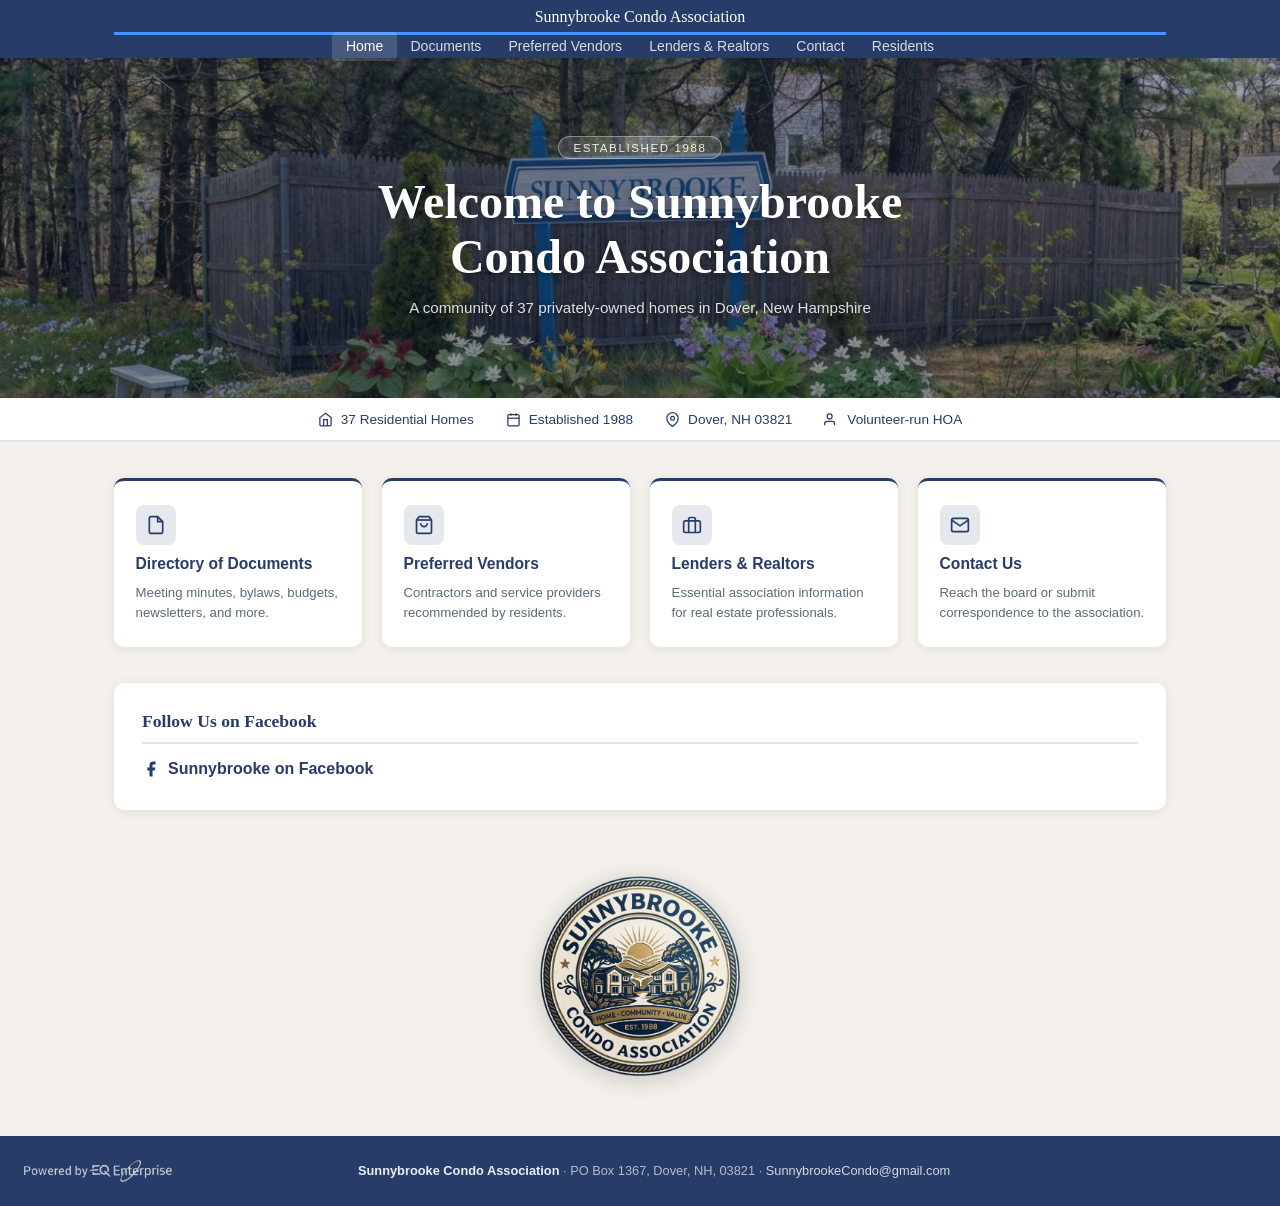
==== index.html @ fec14ebc "Add files via upload" ====
<!DOCTYPE html>
<html lang="en">
<head>
<meta charset="UTF-8"/>
<meta name="viewport" content="width=device-width,initial-scale=1.0"/>
<title>Sunnybrooke Condo Association - Sunnybrooke Condo Association</title>
<link rel="stylesheet" href="style.css"/>
<link rel="manifest" href="manifest.json"/>
<link rel="icon" href="icon-192.png" type="image/png"/>
<link rel="apple-touch-icon" href="apple-touch-icon.png"/>
<meta name="mobile-web-app-capable" content="yes"/>
<meta name="apple-mobile-web-app-capable" content="yes"/>
<meta name="apple-mobile-web-app-status-bar-style" content="black-translucent"/>
<meta name="apple-mobile-web-app-title" content="Sunnybrooke Condo Association"/>
<!-- engine: hoa -->
<!-- WIZARD-DATA:{"version":1,"file":"index.html","data":{"assocName":"Sunnybrooke Condo Association","assocShort":"SCA","address":"PO Box 1367","city":"Dover","state":"NH","zip":"03821","year":"1988","units":"37","mgmt":"","dues":"$150.00","duesDate":"1st of each month","arrears":"Currently, no properties are in arrears.","legal":"Currently, there are no pending legal matters between a property owner and the Association.","streets":["Sunnybrooke Drive","Morgan Way"],"residents":{"Sunnybrooke Drive":[{"address":"1 Sunnybrooke Drive","note":"","residents":[{"name":"Bob Mahan","phone":"603-953-4337","email":"","type":"Owner"},{"name":"Sandra Mahan","phone":"603-828-8631","email":"slmahan1@comcast.net","type":"Owner"}]},{"address":"2 Sunnybrooke Drive","note":"","residents":[{"name":"Dana Mitchell","phone":"603-817-9773","email":"d.mitchell@dover.nh.gov","type":"Tenant"},{"name":"Chantal McLaughlin","phone":"603-842-2760","email":"chantal_mclaughlin@hotmail.com","type":"Tenant"}]},{"address":"3 Sunnybrooke Drive","note":"","residents":[{"name":"Craig Chamberlain","phone":"603-496-3415","email":"craigchamberlain_1000@gmail.com","type":"Owner"}]},{"address":"5 Sunnybrooke Drive","note":"","residents":[{"name":"Linda Rock","phone":"603-343-1360","email":"coutoumas@yahoo.com","type":"Owner"}]},{"address":"7 Sunnybrooke Drive","note":"","residents":[{"name":"Mary Golomb","phone":"603-343-2012","email":"mary.golomb@comcast.net","type":"Owner"}]},{"address":"9 Sunnybrooke Drive","note":"Mail only — 9 Sunnybrooke Dr, Dover NH","residents":[{"name":"Robert Molloy","phone":"603-285-1515","email":"","type":"Owner"},{"name":"Stacy R Gray","phone":"603-436-4700","email":"Stacy@rockycoast.com","type":"Owner"},{"name":"Felicia Legare","phone":"978-476-1755","email":"Felicia@rockycoast.com","type":"Tenant"}]},{"address":"11 Sunnybrooke Drive","note":"","residents":[{"name":"Frank DeBois","phone":"603-742-5467","email":"nhmemere6@aol.com","type":"Owner"},{"name":"Lolly DeBois","phone":"","email":"","type":"Owner"}]},{"address":"12 Sunnybrooke Drive","note":"Owner: Venkat Onkaram — 12 Lee Rd, Madbury NH","residents":[{"name":"Venkat Onkaram","phone":"603-501-9775","email":"onkaram@gmail.com","type":"Owner"},{"name":"Jennifer Sawyer","phone":"802-282-2227","email":"sonny.santo33@gmail.com","type":"Tenant"},{"name":"Josh Sawyer","phone":"603-630-8636","email":"sulfersunshine@hotmail.com","type":"Tenant"}]},{"address":"13 Sunnybrooke Drive","note":"","residents":[{"name":"Jeff Lee","phone":"603-502-5069","email":"yanklees2@aol.com","type":"Owner","boardRole":""}]},{"address":"14 Sunnybrooke Drive","note":"","residents":[{"name":"Elizabeth McLaughlin","phone":"603-767-4083","email":"earlin2@comcast.net","type":"Owner","boardRole":"Treasurer"}]},{"address":"15 Sunnybrooke Drive","note":"","residents":[{"name":"Belinda Wolff","phone":"603-740-0399","email":"belindacat@comcast.net","type":"Owner"},{"name":"Dan Fishbein","phone":"","email":"","type":"Owner"}]},{"address":"16 Sunnybrooke Drive","note":"","residents":[{"name":"Ron Lavoie","phone":"603-866-0362","email":"rrlavoie@comcast.net","type":"Owner","boardRole":"Member at Large"},{"name":"Terri Lavoie","phone":"","email":"lavoiet@comcast.net","type":"Owner"}]},{"address":"17 Sunnybrooke Drive","note":"","residents":[{"name":"Carrie Maerder","phone":"603-991-9405","email":"cmaerder@yahoo.com","type":"Owner"}]},{"address":"18 Sunnybrooke Drive","note":"","residents":[{"name":"Lauri Thompson","phone":"603-617-6597","email":"laurit1818@yahoo.com","type":"Owner"},{"name":"Kevin Thompson","phone":"","email":"tstzlt@breezeline.net","type":"Owner"}]},{"address":"19 Sunnybrooke Drive","note":"","residents":[{"name":"Jennifer Michaud","phone":"603-767-8156","email":"jennmich@comcast.net","type":"Owner","boardRole":""}]},{"address":"20 Sunnybrooke Drive","note":"","residents":[{"name":"Fred Levasseur","phone":"978-578-8663","email":"Sunnybrookepresident25@gmail.com","type":"Owner","boardRole":"President"}]},{"address":"21 Sunnybrooke Drive","note":"","residents":[{"name":"Dave Paolini","phone":"603-742-2121","email":"dave@centralfallsrealty.com","type":"Owner"}]},{"address":"22 Sunnybrooke Drive","note":"Mail only — 22 Sunnybrooke Dr, Dover NH","residents":[{"name":"Theodore Parent","phone":"","email":"","type":"Owner"}]},{"address":"23 Sunnybrooke Drive","note":"","residents":[{"name":"Leslie Buckson","phone":"","email":"leslie.buckson@yahoo.com","type":"Owner"}]},{"address":"24 Sunnybrooke Drive","note":"","residents":[{"name":"Jum Lyndes","phone":"603-842-9141","email":"jum@ServproDerryLondonderry.com","type":"Owner"}]}],"Morgan Way":[{"address":"1 Morgan Way","note":"Owner not on premises — 5 Pearl St, Dover NH","residents":[{"name":"Dan & Polly Webber","phone":"603-740-4303","email":"","type":"Owner"},{"name":"Danielle Webber","phone":"603-970-0017","email":"daniellec.webber@yahoo.com","type":"Tenant"}]},{"address":"2 Morgan Way","note":"","residents":[{"name":"Charles & Gloria Todaro","phone":"603-740-4361","email":"charlestodaro@comcast.net","type":"Owner"}]},{"address":"3 Morgan Way","note":"Owner: Paula Forbes — 603-742-2121","residents":[{"name":"Sarah Cloutier-Venable","phone":"603-312-8747","email":"sarahvenable87@gmail.com","type":"Tenant"}]},{"address":"4 Morgan Way","note":"","residents":[{"name":"Tom Polychronis","phone":"603-988-1387","email":"tpcarvertom2@gmail.com","type":"Owner"}]},{"address":"5 Morgan Way","note":"Owner: Paula Forbes — 603-742-2121","residents":[{"name":"Kenneth Hodge","phone":"603-733-7612","email":"knhod@fisherautoparts.com","type":"Tenant"},{"name":"Amanda Buschel","phone":"603-817-0458","email":"amc2087@yahoo.com","type":"Tenant"}]},{"address":"6 Morgan Way","note":"","residents":[{"name":"Hilery Joseph Oshaughnessy","phone":"603-389-8063","email":"","type":"Owner"},{"name":"Nancy Page","phone":"","email":"page301@comcast.net","type":"Owner"}]},{"address":"7 Morgan Way","note":"Owner: Paula Forbes — 603-742-2121","residents":[{"name":"Jojo Curro","phone":"603-930-0553","email":"jojocurro@gmail.com","type":"Tenant"},{"name":"Miles Kerrigan","phone":"781-697-6101","email":"fireball2973@gmail.com","type":"Tenant"}]},{"address":"8 Morgan Way","note":"","residents":[{"name":"Susan Richardson","phone":"603-988-5496","email":"sjrichardson1@comcast.net","type":"Owner"}]},{"address":"9 Morgan Way","note":"","residents":[{"name":"Janna Stevens","phone":"603-868-1555","email":"teufelchen1955@gmail.com","type":"Owner"}]},{"address":"10 Morgan Way","note":"","residents":[{"name":"Timothy Allen","phone":"603-312-2217","email":"timpallen@me.com","type":"Owner"},{"name":"Kelly Allen","phone":"207-604-2530","email":"sunnybrookecondo@gmail.com","type":"Owner","boardRole":"Secretary"}]},{"address":"11 Morgan Way","note":"","residents":[{"name":"Mary Corkery","phone":"603-969-7362","email":"Mcorky2@yahoo.com","type":"Owner"}]},{"address":"12 Morgan Way","note":"","residents":[{"name":"Cindy & Arthur Linscott","phone":"781-224-4243","email":"cklinscott@outlook.com","type":"Owner"}]},{"address":"13 Morgan Way","note":"","residents":[{"name":"Midhat & Cvija Kovacevic","phone":"603-740-6401","email":"kovacevic.mido@gmail.com","type":"Owner"}]},{"address":"14 Morgan Way","note":"","residents":[{"name":"Bruce Knowles","phone":"603-285-8937","email":"BgkNH2000@yahoo.com","type":"Owner"}]},{"address":"15 Morgan Way","note":"Owner mailing: 50 Back River Rd, Dover NH","residents":[{"name":"Frank & Tammy Crossman","phone":"603-749-2197","email":"fcrossman@comcast.net","type":"Owner"}]},{"address":"16 Morgan Way","note":"","residents":[{"name":"Bill & Fran Whipple","phone":"603-866-XXXX","email":"wwhipple77@yahoo.com","type":"Owner"}]},{"address":"20 Morgan Way","note":"","residents":[{"name":"Brian Richard","phone":"978-707-5030","email":"alfredsecurecam@gmail.com","type":"Owner"},{"name":"Michelle Glines","phone":"603-285-8702","email":"czthdayz@gmail.com","type":"Tenant"}]}]},"atLarge":[],"docs":[{"name":"Annual Meeting – June 2025","url":"https://files.secure.website/wscfus/10212165/33047210/june-3-2025-annual-meeting-3.pdf","desc":"Annual Meetings"},{"name":"Annual Budget Meeting – June 2024","url":"https://files.secure.website/wscfus/10212165/32481767/annual-budget-meeting-60424.docx","desc":"Annual Meetings"},{"name":"Annual Meeting – June 2022","url":"https://files.secure.website/wscfus/10212165/30338914/annual-meeting-minutes-61422.docx","desc":"Annual Meetings"},{"name":"Annual Meeting – June 2021","url":"https://files.secure.website/wscfus/10212165/29039415/annual-meeting-minutes-june-2021.docx","desc":"Annual Meetings"},{"name":"Annual Meeting – June 2020","url":"https://files.secure.website/wscfus/10212165/29380994/annual-meeting-minutes-6152020.docx","desc":"Annual Meetings"},{"name":"Annual Meeting – May 2018","url":"https://files.secure.website/wscfus/10212165/29039445/annual-meeting-minutes-may-2018.pdf","desc":"Annual Meetings"},{"name":"Annual Meeting – June 2017","url":"https://files.secure.website/wscfus/10212165/29039408/annual-meeting-minutes-june-2017.pdf","desc":"Annual Meetings"},{"name":"Annual Meeting – June 2016","url":"https://files.secure.website/wscfus/10212165/29039407/annual-meeting-minutes-june-2016.docx","desc":"Annual Meetings"},{"name":"Annual Meeting – July 2015","url":"https://files.secure.website/wscfus/10212165/4253366/annual-meeting-minutes-july-2015.doc","desc":"Annual Meetings"},{"name":"Annual Meeting – June 2014","url":"https://files.secure.website/wscfus/10212165/4253368/annual-meeting-minutes-june-2014.doc","desc":"Annual Meetings"},{"name":"Annual Meeting – June 2013","url":"https://files.secure.website/wscfus/10212165/4253367/annual-meeting-minutes-june-2013.doc","desc":"Annual Meetings"},{"name":"October 28, 2025","url":"https://files.secure.website/wscfus/10212165/33296722/10-28-2025-sbca-meeting-notes.docx","desc":"Quarterly Meetings"},{"name":"March 3, 2025","url":"https://files.secure.website/wscfus/10212165/32916869/march-3-2025-sbca.docx","desc":"Quarterly Meetings"},{"name":"December 3, 2024","url":"https://files.secure.website/wscfus/10212165/32764145/sunnybrooke-meeting-december-3-2024.docx","desc":"Quarterly Meetings"},{"name":"September 3, 2024","url":"https://files.secure.website/wscfus/10212165/32779748/sunnybrooke-condo-notes-sept-3-2024.docx","desc":"Quarterly Meetings"},{"name":"March 5, 2024","url":"https://files.secure.website/wscfus/10212165/32339855/quarterly-meeting-030524.docx","desc":"Quarterly Meetings"},{"name":"December 5, 2023","url":"https://files.secure.website/wscfus/10212165/32171857/quarterly-meeting-1252023.docx","desc":"Quarterly Meetings"},{"name":"September 26, 2023","url":"https://files.secure.website/wscfus/10212165/31961546/quarterly-meeting-notes-92623.docx","desc":"Quarterly Meetings"},{"name":"March 21, 2023","url":"https://files.secure.website/wscfus/10212165/31380860/quarterly-meeting-3212023.docx","desc":"Quarterly Meetings"},{"name":"December 6, 2022","url":"https://files.secure.website/wscfus/10212165/30978830/quarterly-meeting-notes-with-breezeline-ballot-12822.docx","desc":"Quarterly Meetings"},{"name":"September 6, 2022","url":"https://files.secure.website/wscfus/10212165/30654259/quarterly-meeting-minutes-9622.docx","desc":"Quarterly Meetings"},{"name":"May 3, 2022","url":"https://files.secure.website/wscfus/10212165/30207647/quarterly-meeting-notes-5322.docx","desc":"Quarterly Meetings"},{"name":"February 8, 2022","url":"https://files.secure.website/wscfus/10212165/29847148/quarterly-meeting-notes-2822.docx","desc":"Quarterly Meetings"},{"name":"November 11, 2021","url":"https://files.secure.website/wscfus/10212165/30879276/quarterly-meeting-11221.docx","desc":"Quarterly Meetings"},{"name":"August 9, 2021","url":"https://files.secure.website/wscfus/10212165/29081069/quarterly-meeting-notes-august-2021.docx","desc":"Quarterly Meetings"},{"name":"May 3, 2021","url":"https://files.secure.website/wscfus/10212165/29852256/quarterly-meeting-532021.docx","desc":"Quarterly Meetings"},{"name":"February 18, 2020","url":"https://files.secure.website/wscfus/10212165/29852252/quarterly-meeting-2182020.docx","desc":"Quarterly Meetings"},{"name":"November 4, 2019","url":"https://files.secure.website/wscfus/10212165/29039792/open-meeting-minutes-1142019.pdf","desc":"Quarterly Meetings"},{"name":"Adopted Budget – FY 2024","url":"https://files.secure.website/wscfus/10212165/32482371/adopted-budget-fy-2024.pdf","desc":"Approved Budgets"},{"name":"Adopted Budget – FY 2023","url":"https://files.secure.website/wscfus/10212165/30294474/fy23-board-adopted-budget.pdf","desc":"Approved Budgets"},{"name":"Approved Budget – FY 2022","url":"https://files.secure.website/wscfus/10212165/30302164/fy22-approved-budget.pdf","desc":"Approved Budgets"},{"name":"Adopted Budget – FY 2021","url":"https://files.secure.website/wscfus/10212165/29039478/adopted-budget-fy-2021.pdf","desc":"Approved Budgets"},{"name":"Adopted Budget – FY 2020","url":"https://files.secure.website/wscfus/10212165/29039477/adopted-budget-fy-2020.pdf","desc":"Approved Budgets"},{"name":"Adopted Budget – FY 2019","url":"https://files.secure.website/wscfus/10212165/29039476/adopted-budget-fy-2019.pdf","desc":"Approved Budgets"},{"name":"Adopted Budget – FY 2018","url":"https://files.secure.website/wscfus/10212165/29039474/adopted-budget-fy-2018.xls","desc":"Approved Budgets"},{"name":"Adopted Budget – FY 2017","url":"https://files.secure.website/wscfus/10212165/29039475/adopted-budget-fy-2017.xls","desc":"Approved Budgets"},{"name":"Newsletter – Fall 2022","url":"https://files.secure.website/wscfus/10212165/30766208/newsletter-fall-2022.docx","desc":"Seasonal Newsletters"},{"name":"Newsletter – Summer 2022","url":"https://files.secure.website/wscfus/10212165/30611224/newsletter-summer-2022.docx","desc":"Seasonal Newsletters"},{"name":"Newsletter – Spring 2022","url":"https://files.secure.website/wscfus/10212165/30094353/newsletter-spring-2022.docx","desc":"Seasonal Newsletters"},{"name":"Newsletter – Summer 2021","url":"https://files.secure.website/wscfus/10212165/29380996/newsletter-summer-2021.docx","desc":"Seasonal Newsletters"},{"name":"Newsletter – Spring 2019","url":"https://files.secure.website/wscfus/10212165/29039281/newsletter-spring-2019.pdf","desc":"Seasonal Newsletters"},{"name":"Newsletter – Summer 2018","url":"https://files.secure.website/wscfus/10212165/8156776/news-letter-summer-2018.pdf","desc":"Seasonal Newsletters"},{"name":"Newsletter – Spring 2018","url":"https://files.secure.website/wscfus/10212165/8156774/news-letter-spring-2018.docx","desc":"Seasonal Newsletters"},{"name":"Newsletter – Fall 2017","url":"https://files.secure.website/wscfus/10212165/29039314/news-letter-fall-2017.docx","desc":"Seasonal Newsletters"},{"name":"May 28, 2025","url":"https://files.secure.website/wscfus/10212165/33040039/board-of-directors-meeting-may-28-2025.pdf","desc":"Board of Directors Meetings"},{"name":"June 2022","url":"https://files.secure.website/wscfus/10212165/30293633/board-meeting-minutes-6222.docx","desc":"Board of Directors Meetings"},{"name":"May 2021","url":"https://files.secure.website/wscfus/10212165/30011011/board-meeting-minutes-5321.docx","desc":"Board of Directors Meetings"},{"name":"February 2021","url":"https://files.secure.website/wscfus/10212165/30011020/board-meeting-minutes-21-21.docx","desc":"Board of Directors Meetings"},{"name":"June 29, 2020","url":"https://files.secure.website/wscfus/10212165/29039776/board-meeting-minutes-6292020.docx","desc":"Board of Directors Meetings"},{"name":"May 18, 2020","url":"https://files.secure.website/wscfus/10212165/29039784/board-meeting-minutes-5182020.docx","desc":"Board of Directors Meetings"},{"name":"November 19, 2020","url":"https://files.secure.website/wscfus/10212165/29039779/board-meeting-minutes-1192020.docx","desc":"Board of Directors Meetings"},{"name":"July 22, 2019","url":"https://files.secure.website/wscfus/10212165/29039786/board-meeting-minutes-7222019.docx","desc":"Board of Directors Meetings"},{"name":"June 17, 2019","url":"https://files.secure.website/wscfus/10212165/29039772/board-meeting-minutes-6172019.docx","desc":"Board of Directors Meetings"},{"name":"May 13, 2019","url":"https://files.secure.website/wscfus/10212165/29039785/board-meeting-minutes-5132019.docx","desc":"Board of Directors Meetings"},{"name":"February 25, 2019","url":"https://files.secure.website/wscfus/10212165/29039782/board-meeting-minutes-2252019.docx","desc":"Board of Directors Meetings"},{"name":"September 5, 2018","url":"https://files.secure.website/wscfus/10212165/29039771/board-meeting-minutes-952018.docx","desc":"Board of Directors Meetings"},{"name":"May 22, 2018","url":"https://files.secure.website/wscfus/10212165/29039781/board-meeting-minutes-5222018.docx","desc":"Board of Directors Meetings"},{"name":"7 Morgan Way Fence & Property Line Agreement – Aug 2023","url":"https://files.secure.website/wscfus/10212165/31961550/7-morgan-way-fence-property-line-agreement.pdf","desc":"Historic Documents"},{"name":"Declaration of Condominium – Amended Oct 2017","url":"https://files.secure.website/wscfus/10212165/29039865/declaration-of-condominium-amended-2017.pdf","desc":"Historic Documents"},{"name":"By Laws – Amended Oct 2017","url":"https://files.secure.website/wscfus/10212165/29039866/by-laws-amdended-2017.pdf","desc":"Historic Documents"},{"name":"Sunnybrooke Condominium Description","url":"https://files.secure.website/wscfus/10212165/29039863/sunnybrooke-condominium-description.pdf","desc":"Historic Documents"},{"name":"Declaration of Condominium – 1988","url":"https://files.secure.website/wscfus/10212165/29039869/declaration-of-condominium-9231988.pdf","desc":"Historic Documents"},{"name":"By Laws – 1988","url":"https://files.secure.website/wscfus/10212165/29039868/by-laws-4291988.pdf","desc":"Historic Documents"},{"name":"Warranty Deed – 1994","url":"https://files.secure.website/wscfus/10212165/29039864/warranty-deed-10141994.pdf","desc":"Historic Documents"},{"name":"New Owner Application / Association Application for Purchase","url":"https://files.secure.website/wscfus/10212165/30609542/association-application-for-purchase.doc","desc":"Miscellaneous"},{"name":"Tenant Emergency Contact Form","url":"https://files.secure.website/wscfus/10212165/29985385/emergency-contact-info.doc","desc":"Miscellaneous"},{"name":"Adopted Budget – FY 2026","url":"https://files.secure.website/wscfus/10212165/32482371/adopted-budget-fy-2026.pdf","desc":"Approved Budgets"}],"vendors":[{"name":"GC/AAA Fence","category":"Fencing","phone":"603-742-0833","website":"https://www.gcaaafences.com","email":"Sales@gcaaafences.com","address":"294 Durham Road, Dover, NH 03820"},{"name":"Clearview Sunroom","category":"Sunrooms","phone":"603-750-7577","website":"https://clearviewsunroom.com/","address":"Clearview Sunroom","email":"clearviewsunroom@gmail.com"},{"name":"The Rain Man","category":"Gutters","phone":"603-459-6267","website":"https://www.facebook.com/rainman.gutters.7","address":"1181 Hopper Rd, Acton, ME 04001"},{"name":"Wheeler Stumps","category":"Tree/Stump","phone":"603-978-5946","website":"https://www.facebook.com/WheelerStumpGrinding/","address":"6 Dominicus Ct, Rochester, NH 03867","email":"wheelerstumpgrinding@gmail.com"},{"name":"Bloomin' Blinds","category":"Window Treatments","phone":"603-952-3096","website":"https://www.bloominblinds.com/","address":"26 Dovetail Ln Dover, NH, 03820","email":"info@bloomblindsnova.com"},{"name":"Martel Plumbing & Heating","category":"Plumbing","phone":"603-742-4141","website":"https://martelph.com/","address":"59 Old Rochester Rd, Dover, NH 03820","email":"laci@martelph.com"},{"name":"Landtech Landscaping","category":"Landscaping","phone":"603-396-0752","website":"landtechnh.com","address":"63c Broadway, Dover, NH 03820","email":"Contact@landtechnh.com"},{"name":"Peplers Lawncare & Landscaping","category":"Landscaping","phone":"603-834-0050","website":"https://www.facebook.com/groups/barringtonnh/posts/4137102623171432/","address":"6 Landing Way  Dover, NH 03820"},{"name":"Generator Connection","category":"Generators","phone":"603-664-4004","website":"https://generatorconnection.com/","address":"1057 Calef Hwy, Barrington, NH 03825","email":"brian@generatorconnection.com"},{"name":"Phil Davis","category":"Tree Service","phone":"603-762-3800","website":"https://m.facebook.com/philstreeserviceseacoast/","address":"24 Mitchell Road Lee, NH 03861","email":"philstreeserviceseacoast @gmail.com"},{"name":"Smith Renovations (Paul Smith)","category":"General Contractor","phone":"603-781-4647","website":""},{"name":"Hart Plumbing","category":"Plumbing","phone":"603-431-8688","website":"https://www.hartplumbingandheating.com/","address":"165 Industrial Pk Rd, Dover, NH 03820","email":"plumber@hartplumbingandheating.com"},{"name":"Clean Slate Carpet Care","category":"Premium Floor/Carpet Cleaning","phone":"603-969-8451","website":"https://www.thecleanslate.net","address":"1 Timber Ln, Amesbury, MA 01913","email":"thecleanslatecarpet@gmail.com"}],"lenders":[],"pres":{"name":"","phone":"","email":""},"vp":{"name":"","phone":"","email":""},"sec":{"name":"","phone":"","email":""},"tres":{"name":"","phone":"","email":""},"facebook":"https://www.facebook.com/groups/1813354662963180/","contactEmail":"SunnybrookeCondo@gmail.com","contactPhone":"207-604-2530","formspree":"mykolgvd","footerBrandText":"","footerBrandUrl":"https://www.facebook.com/profile.php?id=61590887171758","footerBrandLogo":"brandlogo.png","footerBrandLogoHeight":"22","heroFile":"hero.png","heroPos":"center center","heroHeadline":"Welcome to Sunnybrooke\nCondo Association","heroSub":"A community of 37 privately-owned homes in Dover, New Hampshire","sealFile":"seal.png","sealSize":"","demoMode":false,"demoName":"","demoEmail":"","demoPhone":"","demoOfferUrl":"","demoContactUrl":"","demoMsg":"","resHash":"dcf2363a0ff9ca541c2a77015618c3c4bacbf4e955a3cac2b89037fe3bab4e6f","tempHash":"","tempExpiry":0,"theme":"gradient","gradBase":"#273c68","gradAccent":"#4791ff","gradDir":"135deg","gradSplit":"71","tweaks":{"heroOpacity":0.7,"overlayTop":0.15,"overlayBottom":0.25,"heroHeight":340,"cardRadius":10},"showStripe":true,"showGroupEmail":true,"showGroupText":false,"showFacebookRes":true,"pdfFilename":"resident-directory.pdf","heroBadgeText":"Established 1988","gradCSS":"linear-gradient(135deg, #273c68 71%, #4791ff 100%)"}} --></head>
<body>


<script>
  function toggleMenu(){var nl=document.getElementById("nav-links");if(nl)nl.classList.toggle("open");}
  var deferredInstallPrompt=null;
  window.addEventListener("beforeinstallprompt",function(e){e.preventDefault();deferredInstallPrompt=e;});
  function installApp(){
    var isIOS=/iphone|ipad|ipod/i.test(navigator.userAgent);
    if(isIOS){
      alert("To install: tap the Share icon, then \"Add to Home Screen\".");
      return;
    }
    if(deferredInstallPrompt){
      deferredInstallPrompt.prompt();
      deferredInstallPrompt.userChoice.then(function(){deferredInstallPrompt=null;});
    } else {
      alert("To install: open your browser menu and choose \"Install app\" or \"Add to Home Screen\".");
    }
  }
</script>
<nav>
  <div class="nav-inner">
    <div class="nav-brand-row">
      <a class="nav-brand" href="index.html">Sunnybrooke Condo Association</a>
      <button class="hamburger" onclick="toggleMenu()" aria-label="Menu"><span></span><span></span><span></span></button>
    </div>
    <ul class="nav-links" id="nav-links">
      <li class="nav-install-item"><a href="#" onclick="installApp();return false;">Install The SCA App!</a></li>
      <li><a href="index.html" class="active">Home</a></li>
      <li><a href="documents.html">Documents</a></li>
      <li><a href="vendors.html">Preferred Vendors</a></li>
      <li><a href="lenders.html">Lenders &amp; Realtors</a></li>
      <li><a href="contact.html">Contact</a></li>
      <li><a href="residents.html">Residents</a></li>
    </ul>
  </div>
</nav>
<main>
<section class="hero">
  <img src="hero.png" class="hero-img" alt="Sunnybrooke Condo Association">
  <div class="hero-overlay">
    <div class="hero-badge">Established 1988</div>
    <h1>Welcome to Sunnybrooke<br>Condo Association</h1>
    <p class="hero-sub">A community of 37 privately-owned homes in Dover, New Hampshire</p>
  </div>
</section>
<div class="info-strip"><div class="info-strip-inner">
      <div class="info-item"><svg width="15" height="15" fill="none" stroke="currentColor" stroke-width="2" viewBox="0 0 24 24"><path d="M3 9l9-7 9 7v11a2 2 0 0 1-2 2H5a2 2 0 0 1-2-2z"/><polyline points="9 22 9 12 15 12 15 22"/></svg>37 Residential Homes</div>
      <div class="info-item"><svg width="15" height="15" fill="none" stroke="currentColor" stroke-width="2" viewBox="0 0 24 24"><rect x="3" y="4" width="18" height="18" rx="2"/><line x1="16" y1="2" x2="16" y2="6"/><line x1="8" y1="2" x2="8" y2="6"/><line x1="3" y1="10" x2="21" y2="10"/></svg>Established 1988</div>
      <div class="info-item"><svg width="15" height="15" fill="none" stroke="currentColor" stroke-width="2" viewBox="0 0 24 24"><path d="M21 10c0 7-9 13-9 13s-9-6-9-13a9 9 0 0 1 18 0z"/><circle cx="12" cy="10" r="3"/></svg>Dover, NH 03821</div>
      <div class="info-item"><svg width="15" height="15" fill="none" stroke="currentColor" stroke-width="2" viewBox="0 0 24 24"><path d="M17 21v-2a4 4 0 0 0-4-4H5a4 4 0 0 0-4 4v2"/><circle cx="9" cy="7" r="4"/></svg>Volunteer-run HOA</div>
    </div></div>
<div class="container"><div class="quick-links">
        <a href="documents.html" class="quick-link">
          <div class="quick-link-icon"><svg width="20" height="20" fill="none" stroke="currentColor" stroke-width="2" viewBox="0 0 24 24"><path d="M14 2H6a2 2 0 0 0-2 2v16a2 2 0 0 0 2 2h12a2 2 0 0 0 2-2V8z"/><polyline points="14 2 14 8 20 8"/></svg></div>
          <h3>Directory of Documents</h3>
          <p>Meeting minutes, bylaws, budgets, newsletters, and more.</p>
        </a>
        <a href="vendors.html" class="quick-link">
          <div class="quick-link-icon"><svg width="20" height="20" fill="none" stroke="currentColor" stroke-width="2" viewBox="0 0 24 24"><path d="M6 2L3 6v14a2 2 0 0 0 2 2h14a2 2 0 0 0 2-2V6l-3-4z"/><line x1="3" y1="6" x2="21" y2="6"/><path d="M16 10a4 4 0 0 1-8 0"/></svg></div>
          <h3>Preferred Vendors</h3>
          <p>Contractors and service providers recommended by residents.</p>
        </a>
        <a href="lenders.html" class="quick-link">
          <div class="quick-link-icon"><svg width="20" height="20" fill="none" stroke="currentColor" stroke-width="2" viewBox="0 0 24 24"><rect x="2" y="7" width="20" height="14" rx="2"/><path d="M16 21V5a2 2 0 0 0-2-2h-4a2 2 0 0 0-2 2v16"/></svg></div>
          <h3>Lenders &amp; Realtors</h3>
          <p>Essential association information for real estate professionals.</p>
        </a>
        <a href="contact.html" class="quick-link">
          <div class="quick-link-icon"><svg width="20" height="20" fill="none" stroke="currentColor" stroke-width="2" viewBox="0 0 24 24"><path d="M4 4h16c1.1 0 2 .9 2 2v12c0 1.1-.9 2-2 2H4c-1.1 0-2-.9-2-2V6c0-1.1.9-2 2-2z"/><polyline points="22,6 12,13 2,6"/></svg></div>
          <h3>Contact Us</h3>
          <p>Reach the board or submit correspondence to the association.</p>
        </a>
      </div></div>
<div class="container" style="padding-top:0;"><div class="info-block"><h2>Follow Us on Facebook</h2><a href="https://www.facebook.com/groups/1813354662963180/" target="_blank" rel="noopener" style="display:inline-flex;align-items:center;gap:0.5rem;color:var(--primary);font-weight:600;text-decoration:none;"><svg width="18" height="18" fill="currentColor" viewBox="0 0 24 24"><path d="M18 2h-3a5 5 0 0 0-5 5v3H7v4h3v8h4v-8h3l1-4h-4V7a1 1 0 0 1 1-1h3z"/></svg>Sunnybrooke on Facebook</a></div></div>
<div id="seal-wrap" style="text-align:center;padding:0.5rem 1rem 3.5rem;"><img src="seal.png" alt="Sunnybrooke Condo Association Seal" style="width:200px;height:200px;object-fit:contain;filter:drop-shadow(0 4px 12px rgba(0,0,0,0.18));max-width:80vw;"></div><style>@media(max-width:600px){#seal-wrap{padding:1.5rem 1rem 2.5rem!important}}</style>
</main>
<footer>
  <div class="footer-inner">
    <div class="footer-brand-wrap"><span class="footer-brand"><a href="https://www.facebook.com/profile.php?id=61590887171758" target="_blank" rel="noopener" style="display:inline-block;line-height:0;"><img src="brandlogo.png" alt="logo" style="height:22px;width:auto;vertical-align:middle;opacity:0.75;"/></a></span></div>
    <p><strong>Sunnybrooke Condo Association</strong> &middot; PO Box 1367, Dover, NH, 03821 &middot; <a href="mailto:SunnybrookeCondo@gmail.com">SunnybrookeCondo@gmail.com</a></p>
    <div class="footer-brand-spacer"></div>
  </div>
</footer>
</body>
</html>
---- style.css ----
:root {
  --primary:      #273c68;
  --primary-mid:  #273c68;
  --primary-light:#e5e8ed;
  --forest:       #273c68;
  --forest-mid:   #273c68;
  --forest-light: #e5e8ed;
  --accent:       #4791ff;
  --stone:        #f4f1ec;
  --card-bg:      #ffffff;
  --text:         #1a1a1a;
  --text-muted:   #5a6b7a;
  --border:       #dde5e8;
  --shadow:       0 2px 12px rgba(0,0,0,0.08);
  --shadow-hover: 0 6px 24px rgba(0,0,0,0.14);
  --radius:       10px;
}
*,*::before,*::after{box-sizing:border-box;margin:0;padding:0}
html{scroll-behavior:smooth}
body{font-family:-apple-system,"Helvetica Neue",Arial,sans-serif;background:var(--stone);color:var(--text);min-height:100vh;display:flex;flex-direction:column}
nav{background:#273c68;position:sticky;top:0;z-index:100;box-shadow:0 2px 8px rgba(0,0,0,0.15)}
.nav-inner{max-width:1100px;margin:0 auto;padding:0 1.5rem}
.nav-brand-row{display:flex;align-items:center;justify-content:space-between;padding:0.5rem 0 0.4rem;border-bottom:3px solid var(--accent)}
body.no-stripe .nav-brand-row{border-bottom:none!important}
.nav-brand{font-family:Georgia,serif;font-size:1rem;color:#fff;text-decoration:none;text-align:center;flex:1}
.nav-links{display:flex;justify-content:center;gap:0;list-style:none;padding:0.15rem 0}
.nav-install-item{display:none}
.nav-links a{color:rgba(255,255,255,0.82);text-decoration:none;font-size:0.875rem;padding:0.4rem 0.85rem;border-radius:4px;transition:color 0.2s,background 0.2s}
.nav-links a.active{color:#fff;background:rgba(255,255,255,0.15)}
@media(hover:hover){.nav-links a:hover{color:#fff;background:rgba(255,255,255,0.15)}}
.hamburger{display:none;flex-direction:column;gap:5px;cursor:pointer;background:none;border:none;padding:11px;flex-shrink:0}
.hamburger span{display:block;width:24px;height:2px;background:#fff;border-radius:2px}
.hero{background:#273c68;position:relative;overflow:hidden}
.hero-img{width:100%;height:340px;object-fit:cover;object-position:center center;display:block;opacity:0.7}
.hero-img-placeholder{width:100%;height:340px;background:#273c68;display:block}
.hero-overlay{position:absolute;inset:0;background:linear-gradient(to bottom,rgba(0,0,0,0.15) 0%,rgba(0,0,0,0.25) 100%);display:flex;flex-direction:column;align-items:center;justify-content:center;text-align:center;padding:2rem}
.hero-badge{display:inline-block;background:rgba(255,255,255,0.15);border:1px solid rgba(255,255,255,0.35);color:rgba(255,255,255,0.9);font-size:0.72rem;font-weight:500;letter-spacing:0.14em;text-transform:uppercase;padding:0.3rem 0.9rem;border-radius:100px;margin-bottom:0.9rem}
.hero h1{font-family:Georgia,serif;font-size:clamp(1.9rem,5vw,3rem);color:#fff;line-height:1.15;margin-bottom:0.75rem;text-shadow:0 2px 8px rgba(0,0,0,0.4)}
.hero-sub{color:rgba(255,255,255,0.85);font-size:0.95rem;max-width:480px;line-height:1.6;text-shadow:0 1px 4px rgba(0,0,0,0.3)}
.info-strip{background:#fff;border-bottom:2px solid var(--border);padding:0.85rem 1.5rem}
.info-strip-inner{max-width:1100px;margin:0 auto;display:flex;gap:2rem;justify-content:center;flex-wrap:wrap}
.info-item{display:flex;align-items:center;gap:0.5rem;color:var(--primary);font-size:0.85rem;font-weight:500}
main{flex:1}
.container{max-width:1100px;margin:0 auto;padding:2.25rem 1.5rem}
.page-header{background:linear-gradient(135deg, #273c68 71%, #4791ff 100%);padding:2.5rem 1.5rem 2rem;text-align:center}
.page-header h1{font-family:Georgia,serif;color:#fff;font-size:clamp(1.6rem,4vw,2.2rem);margin-bottom:0.3rem}
.page-header p{color:rgba(255,255,255,0.65);font-size:0.9rem}
.quick-links{display:grid;grid-template-columns:repeat(auto-fit,minmax(220px,1fr));gap:1.25rem}
.quick-link{background:var(--card-bg);border-radius:var(--radius);box-shadow:var(--shadow);padding:1.5rem 1.35rem;text-decoration:none;color:var(--text);display:flex;flex-direction:column;gap:0.6rem;border-top:3px solid var(--primary);transition:box-shadow 0.2s,transform 0.2s}
.quick-link:hover{box-shadow:var(--shadow-hover);transform:translateY(-2px)}
.quick-link-icon{width:40px;height:40px;background:var(--forest-light);border-radius:8px;display:flex;align-items:center;justify-content:center;color:var(--primary)}
.quick-link h3{font-size:0.975rem;font-weight:600;color:var(--primary)}
.quick-link p{font-size:0.825rem;color:var(--text-muted);line-height:1.55}
.info-block{background:var(--card-bg);border-radius:var(--radius);box-shadow:var(--shadow);padding:1.75rem;margin-bottom:1.35rem}
.info-block h2{font-family:Georgia,serif;color:var(--primary);font-size:1.1rem;margin-bottom:1rem;padding-bottom:0.6rem;border-bottom:2px solid var(--border)}
.info-block p,.info-block li{font-size:0.9rem;line-height:1.7;color:var(--text);margin-bottom:0.35rem}
.info-block ul{padding-left:1.25rem}
.info-block a{color:var(--primary)}
.highlight-box{background:var(--forest-light);border-left:3px solid var(--primary);border-radius:0 6px 6px 0;padding:0.85rem 1.1rem;margin:0.75rem 0;font-size:0.875rem;line-height:1.6}
.notice{background:var(--forest-light);border:1px solid var(--border);border-radius:8px;padding:0.85rem 1.1rem;font-size:0.865rem;color:var(--text);margin-bottom:1.5rem;display:flex;gap:0.7rem;align-items:flex-start;line-height:1.5}
.notice svg{color:var(--primary);flex-shrink:0;margin-top:1px}
.board-card{background:var(--forest-light);border-radius:8px;padding:1.25rem;border-left:3px solid var(--primary)}
.board-role{font-size:0.72rem;font-weight:600;letter-spacing:0.1em;text-transform:uppercase;color:var(--accent);margin-bottom:0.3rem}
.board-name{font-family:Georgia,serif;font-size:1.05rem;color:var(--primary);font-weight:600;margin-bottom:0.55rem}
.board-contact{display:flex;align-items:center;gap:0.5rem;font-size:0.855rem;color:var(--text);text-decoration:none;margin-bottom:0.3rem;word-break:break-all}
.doc-table{width:100%;border-collapse:collapse;font-size:0.9rem}
.doc-table th{background:var(--forest-light);color:var(--primary);font-weight:600;text-align:left;padding:0.65rem 1rem;border-bottom:2px solid var(--border)}
.doc-table td{padding:0.6rem 1rem;border-bottom:1px solid var(--border)}
.doc-table tr:last-child td{border-bottom:none}
.doc-table a{color:var(--primary);font-weight:500}
.vendor-grid{display:grid;grid-template-columns:repeat(auto-fill,minmax(280px,1fr));gap:1.2rem}
.vendor-card{background:var(--card-bg);border-radius:10px;box-shadow:var(--shadow);padding:1.4rem;border-left:4px solid var(--primary);overflow:hidden;min-width:0}
.vendor-name{font-family:Georgia,serif;font-size:1rem;color:var(--primary);margin-bottom:0.2rem;font-weight:600}
.vendor-cat{font-size:0.72rem;font-weight:700;text-transform:uppercase;letter-spacing:0.08em;color:var(--accent);margin-bottom:0.75rem}
.vendor-contacts{display:flex;flex-direction:column;gap:0.3rem;min-width:0}
.vendor-contact{display:flex;align-items:flex-start;gap:0.5rem;font-size:0.855rem;color:var(--text);text-decoration:none;transition:color 0.15s;word-break:break-word;overflow-wrap:anywhere;min-width:0}
.vendor-contact:hover{color:var(--primary)}
.vendor-contact svg{color:var(--accent);flex-shrink:0;margin-top:0.15em}
.res-accordion{display:flex;flex-direction:column;gap:1rem}
.res-acc-card{background:#fff;border-radius:10px;box-shadow:var(--shadow);overflow:hidden;border-left:4px solid var(--primary)}
.update-row-grid{display:grid;grid-template-columns:2fr 1fr 2fr 2fr auto;gap:0.5rem;margin-bottom:0.5rem;align-items:center}
.res-acc-header{display:flex;align-items:center;justify-content:space-between;padding:1.1rem 1.4rem;cursor:pointer;user-select:none;background:#fff;transition:background 0.15s;gap:1rem}
.res-acc-header:hover{background:var(--forest-light)}
.res-acc-header-left{display:flex;align-items:center;gap:0.75rem}
.res-acc-icon{width:36px;height:36px;background:var(--forest-light);border-radius:8px;display:flex;align-items:center;justify-content:center;color:var(--primary);flex-shrink:0}
.res-acc-title{font-family:Georgia,serif;font-size:1rem;color:var(--primary);font-weight:600}
.res-acc-count{font-size:0.75rem;color:var(--text-muted)}
.res-acc-chevron{color:var(--accent);flex-shrink:0;transition:transform 0.25s}
.res-acc-card.open .res-acc-chevron{transform:rotate(180deg)}
.res-acc-body{display:none;border-top:1px solid var(--border);padding:1.25rem 1.4rem}
.res-acc-card.open .res-acc-body{display:block}
.dir-grid{display:grid;grid-template-columns:repeat(auto-fill,minmax(260px,1fr));gap:1rem}
.dir-card{background:var(--stone);border-radius:8px;padding:1.1rem 1.2rem;border-left:3px solid var(--primary)}
.dir-name{font-family:Georgia,serif;font-size:0.975rem;color:var(--primary);font-weight:600;margin-bottom:0.15rem}
.dir-address{font-size:0.78rem;color:var(--text-muted);margin-bottom:0.6rem;line-height:1.4}
.dir-badge{display:inline-block;font-size:0.68rem;font-weight:700;letter-spacing:0.06em;text-transform:uppercase;padding:0.15rem 0.5rem;border-radius:100px;margin-bottom:0.6rem}
.dir-badge.owner{background:rgba(0,0,0,0.07);color:var(--primary)}
.dir-badge.tenant{background:rgba(58,80,104,0.1);color:var(--text-muted)}
.dir-badge.owner-nr{background:rgba(120,80,0,0.1);color:#7a5000}
.dir-badge.board-role{background:var(--accent);color:#fff;margin-left:0.35rem}
.dir-contacts{display:flex;flex-direction:column;gap:0.28rem}
.dir-contact{display:flex;align-items:flex-start;gap:0.5rem;font-size:0.835rem;color:var(--text);text-decoration:none;transition:color 0.15s;word-break:break-all}
.dir-contact:hover{color:var(--primary)}
.dir-note{color:var(--text-muted);font-size:0.78rem;font-style:italic;margin-top:0.6rem;padding-top:0.5rem;border-top:1px solid var(--border);line-height:1.45}
.res-person-row{display:flex;flex-wrap:wrap;align-items:baseline;gap:0.4rem;padding:0.45rem 0;border-bottom:1px solid var(--border)}
.res-person-row:last-of-type{border-bottom:none}
.res-person-row .dir-name{font-family:Georgia,serif;font-size:0.95rem;color:var(--primary);font-weight:600}
.res-person-row .dir-contacts{display:flex;flex-direction:column;gap:0.2rem;width:100%;padding-left:0.25rem}
.group-contact-bar{display:flex;flex-wrap:wrap;gap:0.75rem;margin-bottom:1.5rem}
.group-contact-btn{display:inline-flex;align-items:center;gap:0.5rem;padding:0.55rem 1.1rem;background:var(--forest-light);color:var(--primary);border:1px solid var(--border);border-radius:7px;text-decoration:none;font-size:0.85rem;font-weight:500;transition:background 0.15s}
.group-contact-btn:hover{background:var(--primary);color:#fff}
.update-req-badge{display:inline-flex;align-items:center;background:var(--forest-light);color:var(--primary);border:1px solid var(--border);border-radius:100px;padding:0.35rem 1rem;font-size:0.8rem;font-weight:600;cursor:pointer;letter-spacing:0.03em;transition:background 0.15s}
.update-req-badge:hover{background:var(--primary);color:#fff}
.dir-contact svg{color:var(--accent);flex-shrink:0}
.pw-gate{min-height:60vh;display:flex;align-items:center;justify-content:center}
.pw-box{background:var(--card-bg);border-radius:var(--radius);padding:2rem;box-shadow:var(--shadow);max-width:360px;width:100%;text-align:center}
.pw-box h2{color:var(--primary);margin-bottom:0.5rem;font-family:Georgia,serif}
.pw-box input{width:100%;padding:0.65rem;border:1px solid var(--border);border-radius:6px;font-size:1rem;margin:1rem 0}
.pw-box button{background:var(--primary);color:#fff;border:none;border-radius:6px;padding:0.65rem 2rem;font-size:1rem;font-weight:700;cursor:pointer;width:100%}
.pw-error{color:#c0392b;font-size:0.85rem;margin-top:0.5rem}
footer{background:#273c68;color:rgba(255,255,255,0.65);padding:1.5rem;font-size:0.8rem;margin-top:auto}
footer strong{color:rgba(255,255,255,0.9)}
footer a,footer a:visited,footer a:link{color:rgba(255,255,255,0.8);text-decoration:none}
.footer-inner{display:flex;align-items:center;justify-content:space-between;gap:1rem;flex-wrap:wrap}
.footer-inner p{margin:0;text-align:center;flex:1}
.footer-brand-wrap,.footer-brand-spacer{flex:0 0 auto;min-width:120px}
.footer-brand-spacer{visibility:hidden}
.footer-brand{font-size:0.75rem;color:rgba(255,255,255,0.5);white-space:nowrap}
.footer-brand a{color:rgba(255,255,255,0.65);text-decoration:none;transition:color 0.15s}
.footer-brand a:hover{color:rgba(255,255,255,0.9)}
@media(max-width:600px){.footer-inner{flex-direction:column;align-items:center;text-align:center}.footer-brand-spacer{display:none}.footer-brand-wrap{order:2;min-width:0}.footer-inner p{order:1;flex:none}.footer-brand{white-space:normal;text-align:center}}
@media(max-width:768px){
  .hamburger{display:flex}
  .nav-links{display:none;position:fixed;top:54px;left:0;right:0;bottom:0;background:#273c68;flex-direction:column;padding:0.5rem 1rem 1.5rem;gap:0;z-index:99;overflow-y:auto}
  .nav-links.open{display:flex}
  .nav-links a{padding:1.1rem 1rem;font-size:1.05rem;font-weight:500;border-bottom:1px solid rgba(255,255,255,0.12);border-radius:0;display:flex;align-items:center;min-height:28px}
  .nav-links a:last-child{border-bottom:none}
  .nav-links a.active{background:rgba(255,255,255,0.1)}
  @media(hover:hover){.nav-links a:hover{background:rgba(255,255,255,0.1)}}
  .nav-links a:active{background:rgba(255,255,255,0.18)}
  .nav-install-item{display:block!important}
  .nav-install-item a{text-decoration:underline!important;font-weight:700;color:#fff!important;border-bottom:1px solid rgba(255,255,255,0.12)}
  .hero-img{height:272px}
  .quick-links{grid-template-columns:1fr 1fr}
  .container{padding:1.5rem 1rem}
  .dir-grid{grid-template-columns:1fr}
  .update-row-grid{grid-template-columns:1fr;gap:0.4rem}
  .update-row-grid select,.update-row-grid input{width:100%;box-sizing:border-box}
}
/* WIZARD-DATA:{"version":1,"file":"style.css","data":{"theme":"gradient","tweaks":{"heroOpacity":0.7,"overlayTop":0.15,"overlayBottom":0.25,"heroHeight":340,"cardRadius":10}}} */
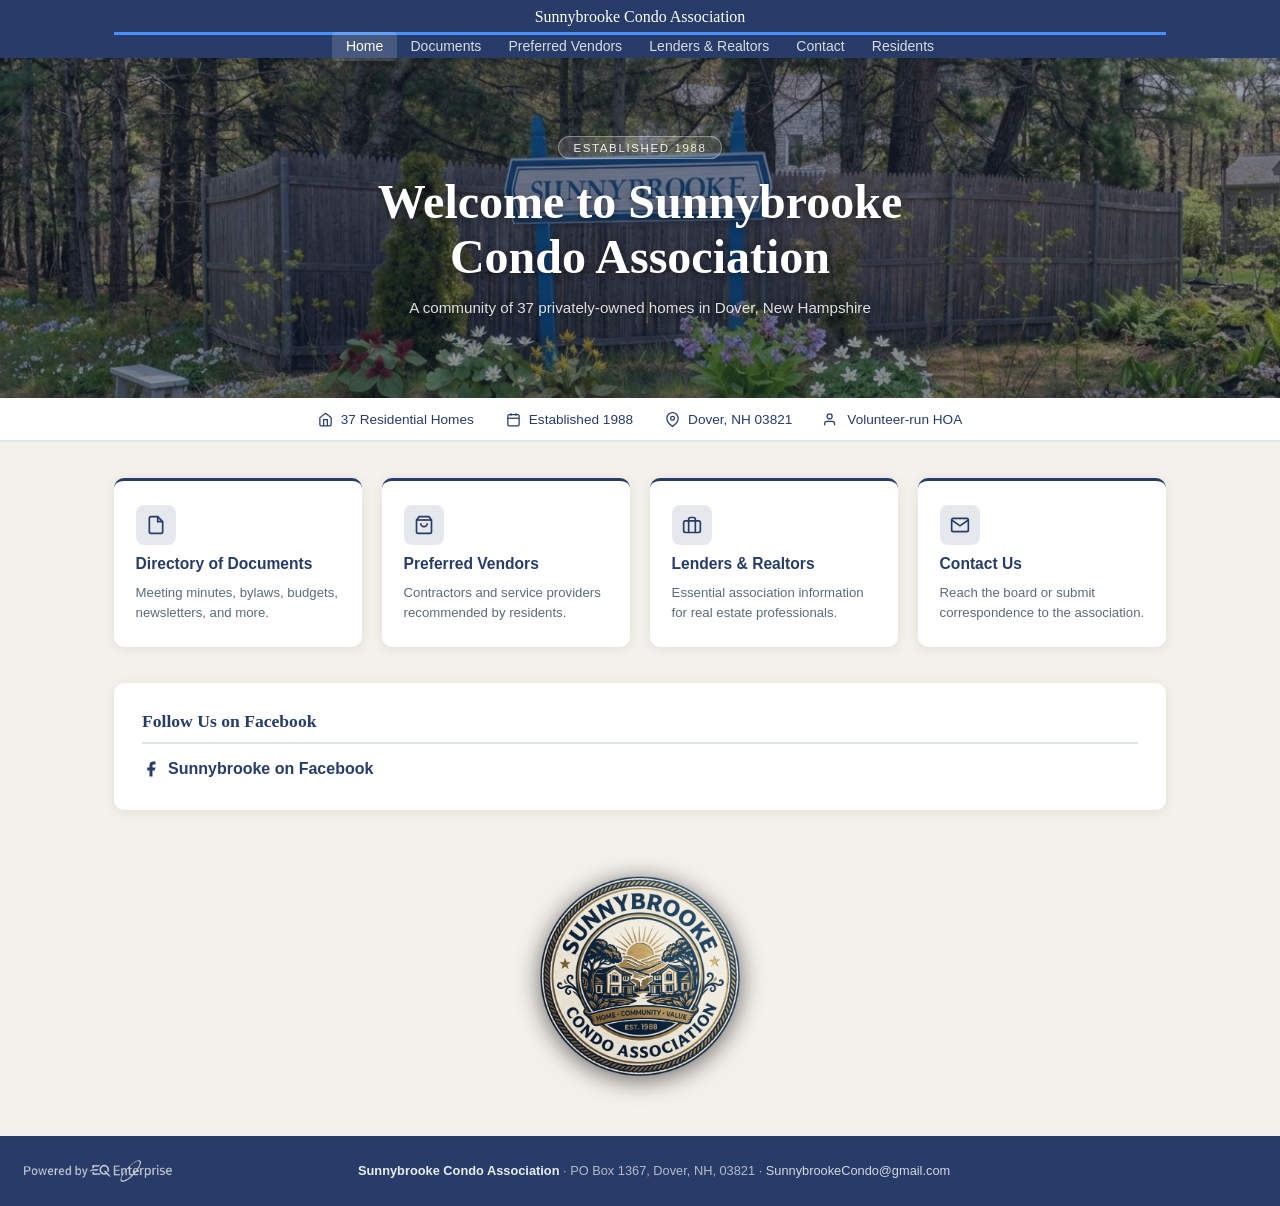
==== commit 09b348a0: "Add files via upload" ====
--- a/index.html
+++ b/index.html
@@ -90,7 +90,7 @@
         </a>
       </div></div>
 <div class="container" style="padding-top:0;"><div class="info-block"><h2>Follow Us on Facebook</h2><a href="https://www.facebook.com/groups/1813354662963180/" target="_blank" rel="noopener" style="display:inline-flex;align-items:center;gap:0.5rem;color:var(--primary);font-weight:600;text-decoration:none;"><svg width="18" height="18" fill="currentColor" viewBox="0 0 24 24"><path d="M18 2h-3a5 5 0 0 0-5 5v3H7v4h3v8h4v-8h3l1-4h-4V7a1 1 0 0 1 1-1h3z"/></svg>Sunnybrooke on Facebook</a></div></div>
-<div id="seal-wrap" style="text-align:center;padding:0.5rem 1rem 3.5rem;"><img src="seal.png" alt="Sunnybrooke Condo Association Seal" style="width:200px;height:200px;object-fit:contain;filter:drop-shadow(0 4px 12px rgba(0,0,0,0.18));max-width:80vw;"></div><style>@media(max-width:600px){#seal-wrap{padding:1.5rem 1rem 2.5rem!important}}</style>
+<div id="seal-wrap" style="text-align:center;padding:0.5rem 1rem 3.5rem;"><img src="seal.png" alt="Sunnybrooke Condo Association Seal" style="width:200px;height:200px;object-fit:contain;filter:drop-shadow(0 4px 12px rgba(0,0,0,0.58));max-width:80vw;"></div><style>@media(max-width:600px){#seal-wrap{padding:1.5rem 1rem 2.5rem!important}}</style>
 </main>
 <footer>
   <div class="footer-inner">
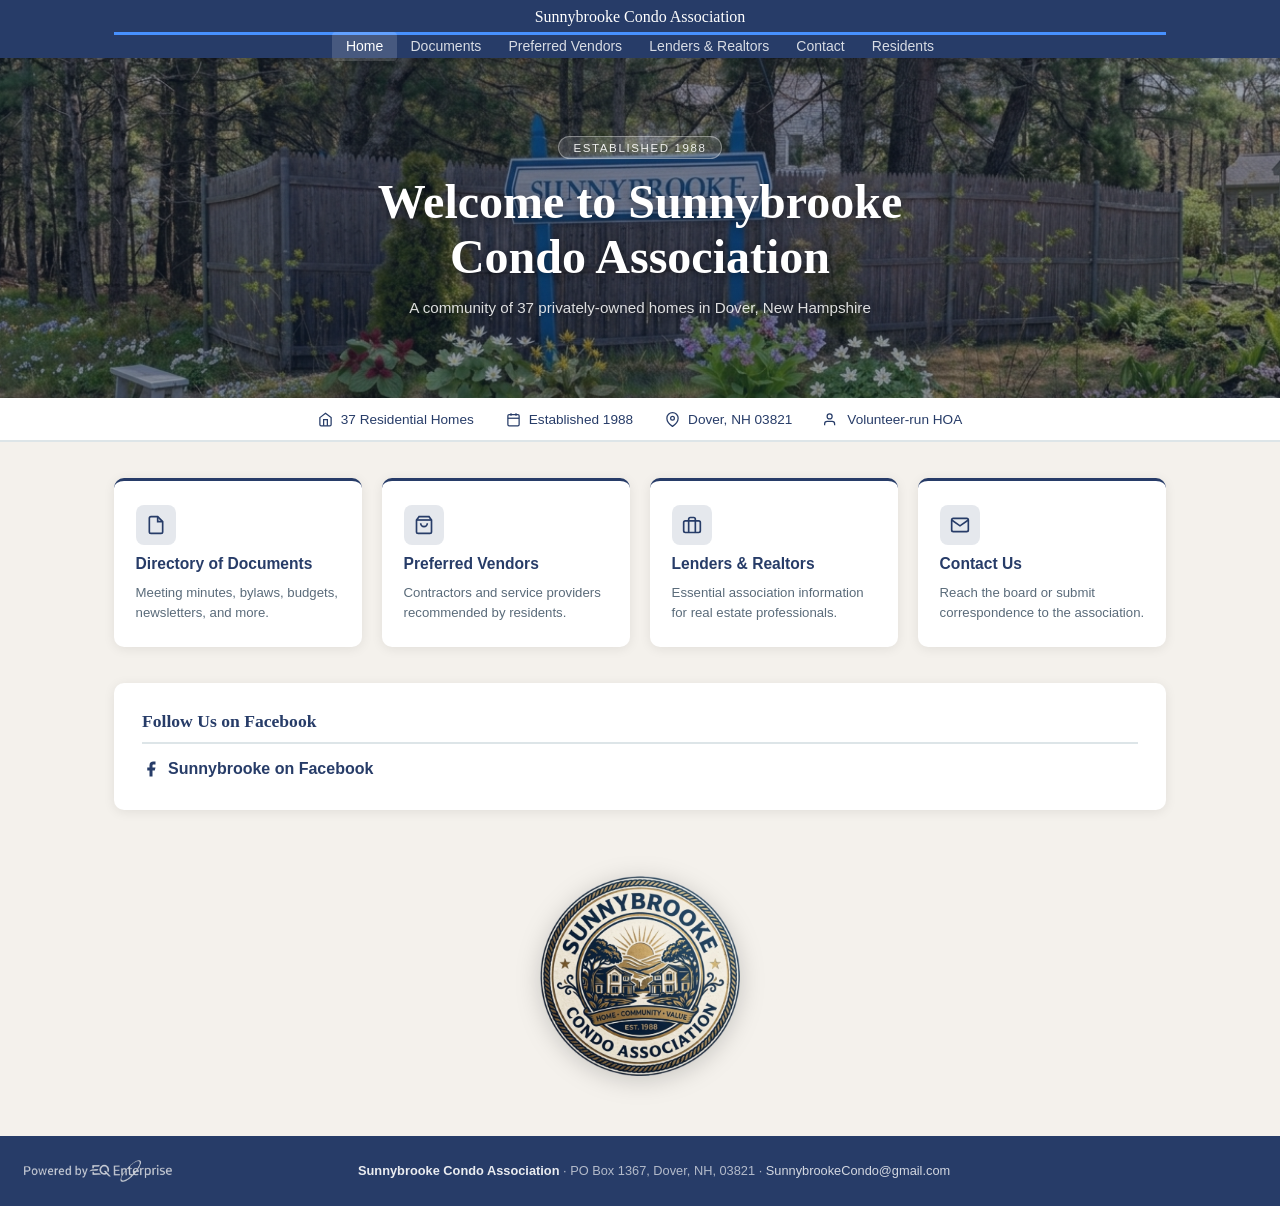
==== commit 3b9f3cca: "Add files via upload" ====
--- a/index.html
+++ b/index.html
@@ -13,7 +13,7 @@
 <meta name="apple-mobile-web-app-status-bar-style" content="black-translucent"/>
 <meta name="apple-mobile-web-app-title" content="Sunnybrooke Condo Association"/>
 <!-- engine: hoa -->
-<!-- WIZARD-DATA:{"version":1,"file":"index.html","data":{"assocName":"Sunnybrooke Condo Association","assocShort":"SCA","address":"PO Box 1367","city":"Dover","state":"NH","zip":"03821","year":"1988","units":"37","mgmt":"","dues":"$150.00","duesDate":"1st of each month","arrears":"Currently, no properties are in arrears.","legal":"Currently, there are no pending legal matters between a property owner and the Association.","streets":["Sunnybrooke Drive","Morgan Way"],"residents":{"Sunnybrooke Drive":[{"address":"1 Sunnybrooke Drive","note":"","residents":[{"name":"Bob Mahan","phone":"603-953-4337","email":"","type":"Owner"},{"name":"Sandra Mahan","phone":"603-828-8631","email":"slmahan1@comcast.net","type":"Owner"}]},{"address":"2 Sunnybrooke Drive","note":"","residents":[{"name":"Dana Mitchell","phone":"603-817-9773","email":"d.mitchell@dover.nh.gov","type":"Tenant"},{"name":"Chantal McLaughlin","phone":"603-842-2760","email":"chantal_mclaughlin@hotmail.com","type":"Tenant"}]},{"address":"3 Sunnybrooke Drive","note":"","residents":[{"name":"Craig Chamberlain","phone":"603-496-3415","email":"craigchamberlain_1000@gmail.com","type":"Owner"}]},{"address":"5 Sunnybrooke Drive","note":"","residents":[{"name":"Linda Rock","phone":"603-343-1360","email":"coutoumas@yahoo.com","type":"Owner"}]},{"address":"7 Sunnybrooke Drive","note":"","residents":[{"name":"Mary Golomb","phone":"603-343-2012","email":"mary.golomb@comcast.net","type":"Owner"}]},{"address":"9 Sunnybrooke Drive","note":"Mail only — 9 Sunnybrooke Dr, Dover NH","residents":[{"name":"Robert Molloy","phone":"603-285-1515","email":"","type":"Owner"},{"name":"Stacy R Gray","phone":"603-436-4700","email":"Stacy@rockycoast.com","type":"Owner"},{"name":"Felicia Legare","phone":"978-476-1755","email":"Felicia@rockycoast.com","type":"Tenant"}]},{"address":"11 Sunnybrooke Drive","note":"","residents":[{"name":"Frank DeBois","phone":"603-742-5467","email":"nhmemere6@aol.com","type":"Owner"},{"name":"Lolly DeBois","phone":"","email":"","type":"Owner"}]},{"address":"12 Sunnybrooke Drive","note":"Owner: Venkat Onkaram — 12 Lee Rd, Madbury NH","residents":[{"name":"Venkat Onkaram","phone":"603-501-9775","email":"onkaram@gmail.com","type":"Owner"},{"name":"Jennifer Sawyer","phone":"802-282-2227","email":"sonny.santo33@gmail.com","type":"Tenant"},{"name":"Josh Sawyer","phone":"603-630-8636","email":"sulfersunshine@hotmail.com","type":"Tenant"}]},{"address":"13 Sunnybrooke Drive","note":"","residents":[{"name":"Jeff Lee","phone":"603-502-5069","email":"yanklees2@aol.com","type":"Owner","boardRole":""}]},{"address":"14 Sunnybrooke Drive","note":"","residents":[{"name":"Elizabeth McLaughlin","phone":"603-767-4083","email":"earlin2@comcast.net","type":"Owner","boardRole":"Treasurer"}]},{"address":"15 Sunnybrooke Drive","note":"","residents":[{"name":"Belinda Wolff","phone":"603-740-0399","email":"belindacat@comcast.net","type":"Owner"},{"name":"Dan Fishbein","phone":"","email":"","type":"Owner"}]},{"address":"16 Sunnybrooke Drive","note":"","residents":[{"name":"Ron Lavoie","phone":"603-866-0362","email":"rrlavoie@comcast.net","type":"Owner","boardRole":"Member at Large"},{"name":"Terri Lavoie","phone":"","email":"lavoiet@comcast.net","type":"Owner"}]},{"address":"17 Sunnybrooke Drive","note":"","residents":[{"name":"Carrie Maerder","phone":"603-991-9405","email":"cmaerder@yahoo.com","type":"Owner"}]},{"address":"18 Sunnybrooke Drive","note":"","residents":[{"name":"Lauri Thompson","phone":"603-617-6597","email":"laurit1818@yahoo.com","type":"Owner"},{"name":"Kevin Thompson","phone":"","email":"tstzlt@breezeline.net","type":"Owner"}]},{"address":"19 Sunnybrooke Drive","note":"","residents":[{"name":"Jennifer Michaud","phone":"603-767-8156","email":"jennmich@comcast.net","type":"Owner","boardRole":""}]},{"address":"20 Sunnybrooke Drive","note":"","residents":[{"name":"Fred Levasseur","phone":"978-578-8663","email":"Sunnybrookepresident25@gmail.com","type":"Owner","boardRole":"President"}]},{"address":"21 Sunnybrooke Drive","note":"","residents":[{"name":"Dave Paolini","phone":"603-742-2121","email":"dave@centralfallsrealty.com","type":"Owner"}]},{"address":"22 Sunnybrooke Drive","note":"Mail only — 22 Sunnybrooke Dr, Dover NH","residents":[{"name":"Theodore Parent","phone":"","email":"","type":"Owner"}]},{"address":"23 Sunnybrooke Drive","note":"","residents":[{"name":"Leslie Buckson","phone":"","email":"leslie.buckson@yahoo.com","type":"Owner"}]},{"address":"24 Sunnybrooke Drive","note":"","residents":[{"name":"Jum Lyndes","phone":"603-842-9141","email":"jum@ServproDerryLondonderry.com","type":"Owner"}]}],"Morgan Way":[{"address":"1 Morgan Way","note":"Owner not on premises — 5 Pearl St, Dover NH","residents":[{"name":"Dan & Polly Webber","phone":"603-740-4303","email":"","type":"Owner"},{"name":"Danielle Webber","phone":"603-970-0017","email":"daniellec.webber@yahoo.com","type":"Tenant"}]},{"address":"2 Morgan Way","note":"","residents":[{"name":"Charles & Gloria Todaro","phone":"603-740-4361","email":"charlestodaro@comcast.net","type":"Owner"}]},{"address":"3 Morgan Way","note":"Owner: Paula Forbes — 603-742-2121","residents":[{"name":"Sarah Cloutier-Venable","phone":"603-312-8747","email":"sarahvenable87@gmail.com","type":"Tenant"}]},{"address":"4 Morgan Way","note":"","residents":[{"name":"Tom Polychronis","phone":"603-988-1387","email":"tpcarvertom2@gmail.com","type":"Owner"}]},{"address":"5 Morgan Way","note":"Owner: Paula Forbes — 603-742-2121","residents":[{"name":"Kenneth Hodge","phone":"603-733-7612","email":"knhod@fisherautoparts.com","type":"Tenant"},{"name":"Amanda Buschel","phone":"603-817-0458","email":"amc2087@yahoo.com","type":"Tenant"}]},{"address":"6 Morgan Way","note":"","residents":[{"name":"Hilery Joseph Oshaughnessy","phone":"603-389-8063","email":"","type":"Owner"},{"name":"Nancy Page","phone":"","email":"page301@comcast.net","type":"Owner"}]},{"address":"7 Morgan Way","note":"Owner: Paula Forbes — 603-742-2121","residents":[{"name":"Jojo Curro","phone":"603-930-0553","email":"jojocurro@gmail.com","type":"Tenant"},{"name":"Miles Kerrigan","phone":"781-697-6101","email":"fireball2973@gmail.com","type":"Tenant"}]},{"address":"8 Morgan Way","note":"","residents":[{"name":"Susan Richardson","phone":"603-988-5496","email":"sjrichardson1@comcast.net","type":"Owner"}]},{"address":"9 Morgan Way","note":"","residents":[{"name":"Janna Stevens","phone":"603-868-1555","email":"teufelchen1955@gmail.com","type":"Owner"}]},{"address":"10 Morgan Way","note":"","residents":[{"name":"Timothy Allen","phone":"603-312-2217","email":"timpallen@me.com","type":"Owner"},{"name":"Kelly Allen","phone":"207-604-2530","email":"sunnybrookecondo@gmail.com","type":"Owner","boardRole":"Secretary"}]},{"address":"11 Morgan Way","note":"","residents":[{"name":"Mary Corkery","phone":"603-969-7362","email":"Mcorky2@yahoo.com","type":"Owner"}]},{"address":"12 Morgan Way","note":"","residents":[{"name":"Cindy & Arthur Linscott","phone":"781-224-4243","email":"cklinscott@outlook.com","type":"Owner"}]},{"address":"13 Morgan Way","note":"","residents":[{"name":"Midhat & Cvija Kovacevic","phone":"603-740-6401","email":"kovacevic.mido@gmail.com","type":"Owner"}]},{"address":"14 Morgan Way","note":"","residents":[{"name":"Bruce Knowles","phone":"603-285-8937","email":"BgkNH2000@yahoo.com","type":"Owner"}]},{"address":"15 Morgan Way","note":"Owner mailing: 50 Back River Rd, Dover NH","residents":[{"name":"Frank & Tammy Crossman","phone":"603-749-2197","email":"fcrossman@comcast.net","type":"Owner"}]},{"address":"16 Morgan Way","note":"","residents":[{"name":"Bill & Fran Whipple","phone":"603-866-XXXX","email":"wwhipple77@yahoo.com","type":"Owner"}]},{"address":"20 Morgan Way","note":"","residents":[{"name":"Brian Richard","phone":"978-707-5030","email":"alfredsecurecam@gmail.com","type":"Owner"},{"name":"Michelle Glines","phone":"603-285-8702","email":"czthdayz@gmail.com","type":"Tenant"}]}]},"atLarge":[],"docs":[{"name":"Annual Meeting – June 2025","url":"https://files.secure.website/wscfus/10212165/33047210/june-3-2025-annual-meeting-3.pdf","desc":"Annual Meetings"},{"name":"Annual Budget Meeting – June 2024","url":"https://files.secure.website/wscfus/10212165/32481767/annual-budget-meeting-60424.docx","desc":"Annual Meetings"},{"name":"Annual Meeting – June 2022","url":"https://files.secure.website/wscfus/10212165/30338914/annual-meeting-minutes-61422.docx","desc":"Annual Meetings"},{"name":"Annual Meeting – June 2021","url":"https://files.secure.website/wscfus/10212165/29039415/annual-meeting-minutes-june-2021.docx","desc":"Annual Meetings"},{"name":"Annual Meeting – June 2020","url":"https://files.secure.website/wscfus/10212165/29380994/annual-meeting-minutes-6152020.docx","desc":"Annual Meetings"},{"name":"Annual Meeting – May 2018","url":"https://files.secure.website/wscfus/10212165/29039445/annual-meeting-minutes-may-2018.pdf","desc":"Annual Meetings"},{"name":"Annual Meeting – June 2017","url":"https://files.secure.website/wscfus/10212165/29039408/annual-meeting-minutes-june-2017.pdf","desc":"Annual Meetings"},{"name":"Annual Meeting – June 2016","url":"https://files.secure.website/wscfus/10212165/29039407/annual-meeting-minutes-june-2016.docx","desc":"Annual Meetings"},{"name":"Annual Meeting – July 2015","url":"https://files.secure.website/wscfus/10212165/4253366/annual-meeting-minutes-july-2015.doc","desc":"Annual Meetings"},{"name":"Annual Meeting – June 2014","url":"https://files.secure.website/wscfus/10212165/4253368/annual-meeting-minutes-june-2014.doc","desc":"Annual Meetings"},{"name":"Annual Meeting – June 2013","url":"https://files.secure.website/wscfus/10212165/4253367/annual-meeting-minutes-june-2013.doc","desc":"Annual Meetings"},{"name":"October 28, 2025","url":"https://files.secure.website/wscfus/10212165/33296722/10-28-2025-sbca-meeting-notes.docx","desc":"Quarterly Meetings"},{"name":"March 3, 2025","url":"https://files.secure.website/wscfus/10212165/32916869/march-3-2025-sbca.docx","desc":"Quarterly Meetings"},{"name":"December 3, 2024","url":"https://files.secure.website/wscfus/10212165/32764145/sunnybrooke-meeting-december-3-2024.docx","desc":"Quarterly Meetings"},{"name":"September 3, 2024","url":"https://files.secure.website/wscfus/10212165/32779748/sunnybrooke-condo-notes-sept-3-2024.docx","desc":"Quarterly Meetings"},{"name":"March 5, 2024","url":"https://files.secure.website/wscfus/10212165/32339855/quarterly-meeting-030524.docx","desc":"Quarterly Meetings"},{"name":"December 5, 2023","url":"https://files.secure.website/wscfus/10212165/32171857/quarterly-meeting-1252023.docx","desc":"Quarterly Meetings"},{"name":"September 26, 2023","url":"https://files.secure.website/wscfus/10212165/31961546/quarterly-meeting-notes-92623.docx","desc":"Quarterly Meetings"},{"name":"March 21, 2023","url":"https://files.secure.website/wscfus/10212165/31380860/quarterly-meeting-3212023.docx","desc":"Quarterly Meetings"},{"name":"December 6, 2022","url":"https://files.secure.website/wscfus/10212165/30978830/quarterly-meeting-notes-with-breezeline-ballot-12822.docx","desc":"Quarterly Meetings"},{"name":"September 6, 2022","url":"https://files.secure.website/wscfus/10212165/30654259/quarterly-meeting-minutes-9622.docx","desc":"Quarterly Meetings"},{"name":"May 3, 2022","url":"https://files.secure.website/wscfus/10212165/30207647/quarterly-meeting-notes-5322.docx","desc":"Quarterly Meetings"},{"name":"February 8, 2022","url":"https://files.secure.website/wscfus/10212165/29847148/quarterly-meeting-notes-2822.docx","desc":"Quarterly Meetings"},{"name":"November 11, 2021","url":"https://files.secure.website/wscfus/10212165/30879276/quarterly-meeting-11221.docx","desc":"Quarterly Meetings"},{"name":"August 9, 2021","url":"https://files.secure.website/wscfus/10212165/29081069/quarterly-meeting-notes-august-2021.docx","desc":"Quarterly Meetings"},{"name":"May 3, 2021","url":"https://files.secure.website/wscfus/10212165/29852256/quarterly-meeting-532021.docx","desc":"Quarterly Meetings"},{"name":"February 18, 2020","url":"https://files.secure.website/wscfus/10212165/29852252/quarterly-meeting-2182020.docx","desc":"Quarterly Meetings"},{"name":"November 4, 2019","url":"https://files.secure.website/wscfus/10212165/29039792/open-meeting-minutes-1142019.pdf","desc":"Quarterly Meetings"},{"name":"Adopted Budget – FY 2024","url":"https://files.secure.website/wscfus/10212165/32482371/adopted-budget-fy-2024.pdf","desc":"Approved Budgets"},{"name":"Adopted Budget – FY 2023","url":"https://files.secure.website/wscfus/10212165/30294474/fy23-board-adopted-budget.pdf","desc":"Approved Budgets"},{"name":"Approved Budget – FY 2022","url":"https://files.secure.website/wscfus/10212165/30302164/fy22-approved-budget.pdf","desc":"Approved Budgets"},{"name":"Adopted Budget – FY 2021","url":"https://files.secure.website/wscfus/10212165/29039478/adopted-budget-fy-2021.pdf","desc":"Approved Budgets"},{"name":"Adopted Budget – FY 2020","url":"https://files.secure.website/wscfus/10212165/29039477/adopted-budget-fy-2020.pdf","desc":"Approved Budgets"},{"name":"Adopted Budget – FY 2019","url":"https://files.secure.website/wscfus/10212165/29039476/adopted-budget-fy-2019.pdf","desc":"Approved Budgets"},{"name":"Adopted Budget – FY 2018","url":"https://files.secure.website/wscfus/10212165/29039474/adopted-budget-fy-2018.xls","desc":"Approved Budgets"},{"name":"Adopted Budget – FY 2017","url":"https://files.secure.website/wscfus/10212165/29039475/adopted-budget-fy-2017.xls","desc":"Approved Budgets"},{"name":"Newsletter – Fall 2022","url":"https://files.secure.website/wscfus/10212165/30766208/newsletter-fall-2022.docx","desc":"Seasonal Newsletters"},{"name":"Newsletter – Summer 2022","url":"https://files.secure.website/wscfus/10212165/30611224/newsletter-summer-2022.docx","desc":"Seasonal Newsletters"},{"name":"Newsletter – Spring 2022","url":"https://files.secure.website/wscfus/10212165/30094353/newsletter-spring-2022.docx","desc":"Seasonal Newsletters"},{"name":"Newsletter – Summer 2021","url":"https://files.secure.website/wscfus/10212165/29380996/newsletter-summer-2021.docx","desc":"Seasonal Newsletters"},{"name":"Newsletter – Spring 2019","url":"https://files.secure.website/wscfus/10212165/29039281/newsletter-spring-2019.pdf","desc":"Seasonal Newsletters"},{"name":"Newsletter – Summer 2018","url":"https://files.secure.website/wscfus/10212165/8156776/news-letter-summer-2018.pdf","desc":"Seasonal Newsletters"},{"name":"Newsletter – Spring 2018","url":"https://files.secure.website/wscfus/10212165/8156774/news-letter-spring-2018.docx","desc":"Seasonal Newsletters"},{"name":"Newsletter – Fall 2017","url":"https://files.secure.website/wscfus/10212165/29039314/news-letter-fall-2017.docx","desc":"Seasonal Newsletters"},{"name":"May 28, 2025","url":"https://files.secure.website/wscfus/10212165/33040039/board-of-directors-meeting-may-28-2025.pdf","desc":"Board of Directors Meetings"},{"name":"June 2022","url":"https://files.secure.website/wscfus/10212165/30293633/board-meeting-minutes-6222.docx","desc":"Board of Directors Meetings"},{"name":"May 2021","url":"https://files.secure.website/wscfus/10212165/30011011/board-meeting-minutes-5321.docx","desc":"Board of Directors Meetings"},{"name":"February 2021","url":"https://files.secure.website/wscfus/10212165/30011020/board-meeting-minutes-21-21.docx","desc":"Board of Directors Meetings"},{"name":"June 29, 2020","url":"https://files.secure.website/wscfus/10212165/29039776/board-meeting-minutes-6292020.docx","desc":"Board of Directors Meetings"},{"name":"May 18, 2020","url":"https://files.secure.website/wscfus/10212165/29039784/board-meeting-minutes-5182020.docx","desc":"Board of Directors Meetings"},{"name":"November 19, 2020","url":"https://files.secure.website/wscfus/10212165/29039779/board-meeting-minutes-1192020.docx","desc":"Board of Directors Meetings"},{"name":"July 22, 2019","url":"https://files.secure.website/wscfus/10212165/29039786/board-meeting-minutes-7222019.docx","desc":"Board of Directors Meetings"},{"name":"June 17, 2019","url":"https://files.secure.website/wscfus/10212165/29039772/board-meeting-minutes-6172019.docx","desc":"Board of Directors Meetings"},{"name":"May 13, 2019","url":"https://files.secure.website/wscfus/10212165/29039785/board-meeting-minutes-5132019.docx","desc":"Board of Directors Meetings"},{"name":"February 25, 2019","url":"https://files.secure.website/wscfus/10212165/29039782/board-meeting-minutes-2252019.docx","desc":"Board of Directors Meetings"},{"name":"September 5, 2018","url":"https://files.secure.website/wscfus/10212165/29039771/board-meeting-minutes-952018.docx","desc":"Board of Directors Meetings"},{"name":"May 22, 2018","url":"https://files.secure.website/wscfus/10212165/29039781/board-meeting-minutes-5222018.docx","desc":"Board of Directors Meetings"},{"name":"7 Morgan Way Fence & Property Line Agreement – Aug 2023","url":"https://files.secure.website/wscfus/10212165/31961550/7-morgan-way-fence-property-line-agreement.pdf","desc":"Historic Documents"},{"name":"Declaration of Condominium – Amended Oct 2017","url":"https://files.secure.website/wscfus/10212165/29039865/declaration-of-condominium-amended-2017.pdf","desc":"Historic Documents"},{"name":"By Laws – Amended Oct 2017","url":"https://files.secure.website/wscfus/10212165/29039866/by-laws-amdended-2017.pdf","desc":"Historic Documents"},{"name":"Sunnybrooke Condominium Description","url":"https://files.secure.website/wscfus/10212165/29039863/sunnybrooke-condominium-description.pdf","desc":"Historic Documents"},{"name":"Declaration of Condominium – 1988","url":"https://files.secure.website/wscfus/10212165/29039869/declaration-of-condominium-9231988.pdf","desc":"Historic Documents"},{"name":"By Laws – 1988","url":"https://files.secure.website/wscfus/10212165/29039868/by-laws-4291988.pdf","desc":"Historic Documents"},{"name":"Warranty Deed – 1994","url":"https://files.secure.website/wscfus/10212165/29039864/warranty-deed-10141994.pdf","desc":"Historic Documents"},{"name":"New Owner Application / Association Application for Purchase","url":"https://files.secure.website/wscfus/10212165/30609542/association-application-for-purchase.doc","desc":"Miscellaneous"},{"name":"Tenant Emergency Contact Form","url":"https://files.secure.website/wscfus/10212165/29985385/emergency-contact-info.doc","desc":"Miscellaneous"},{"name":"Adopted Budget – FY 2026","url":"https://files.secure.website/wscfus/10212165/32482371/adopted-budget-fy-2026.pdf","desc":"Approved Budgets"}],"vendors":[{"name":"GC/AAA Fence","category":"Fencing","phone":"603-742-0833","website":"https://www.gcaaafences.com","email":"Sales@gcaaafences.com","address":"294 Durham Road, Dover, NH 03820"},{"name":"Clearview Sunroom","category":"Sunrooms","phone":"603-750-7577","website":"https://clearviewsunroom.com/","address":"Clearview Sunroom","email":"clearviewsunroom@gmail.com"},{"name":"The Rain Man","category":"Gutters","phone":"603-459-6267","website":"https://www.facebook.com/rainman.gutters.7","address":"1181 Hopper Rd, Acton, ME 04001"},{"name":"Wheeler Stumps","category":"Tree/Stump","phone":"603-978-5946","website":"https://www.facebook.com/WheelerStumpGrinding/","address":"6 Dominicus Ct, Rochester, NH 03867","email":"wheelerstumpgrinding@gmail.com"},{"name":"Bloomin' Blinds","category":"Window Treatments","phone":"603-952-3096","website":"https://www.bloominblinds.com/","address":"26 Dovetail Ln Dover, NH, 03820","email":"info@bloomblindsnova.com"},{"name":"Martel Plumbing & Heating","category":"Plumbing","phone":"603-742-4141","website":"https://martelph.com/","address":"59 Old Rochester Rd, Dover, NH 03820","email":"laci@martelph.com"},{"name":"Landtech Landscaping","category":"Landscaping","phone":"603-396-0752","website":"landtechnh.com","address":"63c Broadway, Dover, NH 03820","email":"Contact@landtechnh.com"},{"name":"Peplers Lawncare & Landscaping","category":"Landscaping","phone":"603-834-0050","website":"https://www.facebook.com/groups/barringtonnh/posts/4137102623171432/","address":"6 Landing Way  Dover, NH 03820"},{"name":"Generator Connection","category":"Generators","phone":"603-664-4004","website":"https://generatorconnection.com/","address":"1057 Calef Hwy, Barrington, NH 03825","email":"brian@generatorconnection.com"},{"name":"Phil Davis","category":"Tree Service","phone":"603-762-3800","website":"https://m.facebook.com/philstreeserviceseacoast/","address":"24 Mitchell Road Lee, NH 03861","email":"philstreeserviceseacoast @gmail.com"},{"name":"Smith Renovations (Paul Smith)","category":"General Contractor","phone":"603-781-4647","website":""},{"name":"Hart Plumbing","category":"Plumbing","phone":"603-431-8688","website":"https://www.hartplumbingandheating.com/","address":"165 Industrial Pk Rd, Dover, NH 03820","email":"plumber@hartplumbingandheating.com"},{"name":"Clean Slate Carpet Care","category":"Premium Floor/Carpet Cleaning","phone":"603-969-8451","website":"https://www.thecleanslate.net","address":"1 Timber Ln, Amesbury, MA 01913","email":"thecleanslatecarpet@gmail.com"}],"lenders":[],"pres":{"name":"","phone":"","email":""},"vp":{"name":"","phone":"","email":""},"sec":{"name":"","phone":"","email":""},"tres":{"name":"","phone":"","email":""},"facebook":"https://www.facebook.com/groups/1813354662963180/","contactEmail":"SunnybrookeCondo@gmail.com","contactPhone":"207-604-2530","formspree":"mykolgvd","footerBrandText":"","footerBrandUrl":"https://www.facebook.com/profile.php?id=61590887171758","footerBrandLogo":"brandlogo.png","footerBrandLogoHeight":"22","heroFile":"hero.png","heroPos":"center center","heroHeadline":"Welcome to Sunnybrooke\nCondo Association","heroSub":"A community of 37 privately-owned homes in Dover, New Hampshire","sealFile":"seal.png","sealSize":"","demoMode":false,"demoName":"","demoEmail":"","demoPhone":"","demoOfferUrl":"","demoContactUrl":"","demoMsg":"","resHash":"dcf2363a0ff9ca541c2a77015618c3c4bacbf4e955a3cac2b89037fe3bab4e6f","tempHash":"","tempExpiry":0,"theme":"gradient","gradBase":"#273c68","gradAccent":"#4791ff","gradDir":"135deg","gradSplit":"71","tweaks":{"heroOpacity":0.7,"overlayTop":0.15,"overlayBottom":0.25,"heroHeight":340,"cardRadius":10},"showStripe":true,"showGroupEmail":true,"showGroupText":false,"showFacebookRes":true,"pdfFilename":"resident-directory.pdf","heroBadgeText":"Established 1988","gradCSS":"linear-gradient(135deg, #273c68 71%, #4791ff 100%)"}} --></head>
+<!-- WIZARD-DATA:{"version":1,"file":"index.html","data":{"assocName":"Sunnybrooke Condo Association","assocShort":"SCA","address":"PO Box 1367","city":"Dover","state":"NH","zip":"03821","year":"1988","units":"37","mgmt":"","dues":"$150.00","duesDate":"1st of each month","arrears":"Currently, no properties are in arrears.","legal":"Currently, there are no pending legal matters between a property owner and the Association.","streets":["Sunnybrooke Drive","Morgan Way"],"residents":{"Sunnybrooke Drive":[{"address":"1 Sunnybrooke Drive","note":"","residents":[{"name":"Bob Mahan","phone":"603-953-4337","email":"","type":"Owner"},{"name":"Sandra Mahan","phone":"603-828-8631","email":"slmahan1@comcast.net","type":"Owner"}]},{"address":"2 Sunnybrooke Drive","note":"","residents":[{"name":"Dana Mitchell","phone":"603-817-9773","email":"d.mitchell@dover.nh.gov","type":"Tenant"},{"name":"Chantal McLaughlin","phone":"603-842-2760","email":"chantal_mclaughlin@hotmail.com","type":"Tenant"}]},{"address":"3 Sunnybrooke Drive","note":"","residents":[{"name":"Craig Chamberlain","phone":"603-496-3415","email":"craigchamberlain_1000@gmail.com","type":"Owner"}]},{"address":"5 Sunnybrooke Drive","note":"","residents":[{"name":"Linda Rock","phone":"603-343-1360","email":"coutoumas@yahoo.com","type":"Owner"}]},{"address":"7 Sunnybrooke Drive","note":"","residents":[{"name":"Mary Golomb","phone":"603-343-2012","email":"mary.golomb@comcast.net","type":"Owner"}]},{"address":"9 Sunnybrooke Drive","note":"Mail only — 9 Sunnybrooke Dr, Dover NH","residents":[{"name":"Robert Molloy","phone":"603-285-1515","email":"","type":"Owner"},{"name":"Stacy R Gray","phone":"603-436-4700","email":"Stacy@rockycoast.com","type":"Owner"},{"name":"Felicia Legare","phone":"978-476-1755","email":"Felicia@rockycoast.com","type":"Tenant"}]},{"address":"11 Sunnybrooke Drive","note":"","residents":[{"name":"Frank DeBois","phone":"603-742-5467","email":"nhmemere6@aol.com","type":"Owner"},{"name":"Lolly DeBois","phone":"","email":"","type":"Owner"}]},{"address":"12 Sunnybrooke Drive","note":"Owner: Venkat Onkaram — 12 Lee Rd, Madbury NH","residents":[{"name":"Venkat Onkaram","phone":"603-501-9775","email":"onkaram@gmail.com","type":"Owner"},{"name":"Jennifer Sawyer","phone":"802-282-2227","email":"sonny.santo33@gmail.com","type":"Tenant"},{"name":"Josh Sawyer","phone":"603-630-8636","email":"sulfersunshine@hotmail.com","type":"Tenant"}]},{"address":"13 Sunnybrooke Drive","note":"","residents":[{"name":"Jeff Lee","phone":"603-502-5069","email":"yanklees2@aol.com","type":"Owner","boardRole":""}]},{"address":"14 Sunnybrooke Drive","note":"","residents":[{"name":"Elizabeth McLaughlin","phone":"603-767-4083","email":"earlin2@comcast.net","type":"Owner","boardRole":"Treasurer"}]},{"address":"15 Sunnybrooke Drive","note":"","residents":[{"name":"Belinda Wolff","phone":"603-740-0399","email":"belindacat@comcast.net","type":"Owner"},{"name":"Dan Fishbein","phone":"","email":"","type":"Owner"}]},{"address":"16 Sunnybrooke Drive","note":"","residents":[{"name":"Ron Lavoie","phone":"603-866-0362","email":"rrlavoie@comcast.net","type":"Owner","boardRole":"Member at Large"},{"name":"Terri Lavoie","phone":"","email":"lavoiet@comcast.net","type":"Owner"}]},{"address":"17 Sunnybrooke Drive","note":"","residents":[{"name":"Carrie Maerder","phone":"603-991-9405","email":"cmaerder@yahoo.com","type":"Owner"}]},{"address":"18 Sunnybrooke Drive","note":"","residents":[{"name":"Lauri Thompson","phone":"603-617-6597","email":"laurit1818@yahoo.com","type":"Owner"},{"name":"Kevin Thompson","phone":"","email":"tstzlt@breezeline.net","type":"Owner"}]},{"address":"19 Sunnybrooke Drive","note":"","residents":[{"name":"Jennifer Michaud","phone":"603-767-8156","email":"jennmich@comcast.net","type":"Owner","boardRole":""}]},{"address":"20 Sunnybrooke Drive","note":"","residents":[{"name":"Fred Levasseur","phone":"978-578-8663","email":"Sunnybrookepresident25@gmail.com","type":"Owner","boardRole":"President"}]},{"address":"21 Sunnybrooke Drive","note":"","residents":[{"name":"Dave Paolini","phone":"603-742-2121","email":"dave@centralfallsrealty.com","type":"Owner"}]},{"address":"22 Sunnybrooke Drive","note":"Mail only — 22 Sunnybrooke Dr, Dover NH","residents":[{"name":"Theodore Parent","phone":"","email":"","type":"Owner"}]},{"address":"23 Sunnybrooke Drive","note":"","residents":[{"name":"Leslie Buckson","phone":"","email":"leslie.buckson@yahoo.com","type":"Owner"}]},{"address":"24 Sunnybrooke Drive","note":"","residents":[{"name":"Jum Lyndes","phone":"603-842-9141","email":"jum@ServproDerryLondonderry.com","type":"Owner"}]}],"Morgan Way":[{"address":"1 Morgan Way","note":"Owner not on premises — 5 Pearl St, Dover NH","residents":[{"name":"Dan & Polly Webber","phone":"603-740-4303","email":"","type":"Owner"},{"name":"Danielle Webber","phone":"603-970-0017","email":"daniellec.webber@yahoo.com","type":"Tenant"}]},{"address":"2 Morgan Way","note":"","residents":[{"name":"Charles & Gloria Todaro","phone":"603-740-4361","email":"charlestodaro@comcast.net","type":"Owner"}]},{"address":"3 Morgan Way","note":"Owner: Paula Forbes — 603-742-2121","residents":[{"name":"Sarah Cloutier-Venable","phone":"603-312-8747","email":"sarahvenable87@gmail.com","type":"Tenant"}]},{"address":"4 Morgan Way","note":"","residents":[{"name":"Tom Polychronis","phone":"603-988-1387","email":"tpcarvertom2@gmail.com","type":"Owner"}]},{"address":"5 Morgan Way","note":"Owner: Paula Forbes — 603-742-2121","residents":[{"name":"Kenneth Hodge","phone":"603-733-7612","email":"knhod@fisherautoparts.com","type":"Tenant"},{"name":"Amanda Buschel","phone":"603-817-0458","email":"amc2087@yahoo.com","type":"Tenant"}]},{"address":"6 Morgan Way","note":"","residents":[{"name":"Hilery Joseph Oshaughnessy","phone":"603-389-8063","email":"","type":"Owner"},{"name":"Nancy Page","phone":"","email":"page301@comcast.net","type":"Owner"}]},{"address":"7 Morgan Way","note":"Owner: Paula Forbes — 603-742-2121","residents":[{"name":"Jojo Curro","phone":"603-930-0553","email":"jojocurro@gmail.com","type":"Tenant"},{"name":"Miles Kerrigan","phone":"781-697-6101","email":"fireball2973@gmail.com","type":"Tenant"}]},{"address":"8 Morgan Way","note":"","residents":[{"name":"Susan Richardson","phone":"603-988-5496","email":"sjrichardson1@comcast.net","type":"Owner"}]},{"address":"9 Morgan Way","note":"","residents":[{"name":"Janna Stevens","phone":"603-868-1555","email":"teufelchen1955@gmail.com","type":"Owner"}]},{"address":"10 Morgan Way","note":"","residents":[{"name":"Timothy Allen","phone":"603-312-2217","email":"timpallen@me.com","type":"Owner"},{"name":"Kelly Allen","phone":"207-604-2530","email":"sunnybrookecondo@gmail.com","type":"Owner","boardRole":"Secretary"}]},{"address":"11 Morgan Way","note":"","residents":[{"name":"Mary Corkery","phone":"603-969-7362","email":"Mcorky2@yahoo.com","type":"Owner"}]},{"address":"12 Morgan Way","note":"","residents":[{"name":"Cindy & Arthur Linscott","phone":"781-224-4243","email":"cklinscott@outlook.com","type":"Owner"}]},{"address":"13 Morgan Way","note":"","residents":[{"name":"Midhat & Cvija Kovacevic","phone":"603-740-6401","email":"kovacevic.mido@gmail.com","type":"Owner"}]},{"address":"14 Morgan Way","note":"","residents":[{"name":"Bruce Knowles","phone":"603-285-8937","email":"BgkNH2000@yahoo.com","type":"Owner"}]},{"address":"15 Morgan Way","note":"Owner mailing: 50 Back River Rd, Dover NH","residents":[{"name":"Frank & Tammy Crossman","phone":"603-749-2197","email":"fcrossman@comcast.net","type":"Owner"}]},{"address":"16 Morgan Way","note":"","residents":[{"name":"Bill & Fran Whipple","phone":"603-866-XXXX","email":"wwhipple77@yahoo.com","type":"Owner"}]},{"address":"20 Morgan Way","note":"","residents":[{"name":"Brian Richard","phone":"978-707-5030","email":"alfredsecurecam@gmail.com","type":"Owner"},{"name":"Michelle Glines","phone":"603-285-8702","email":"czthdayz@gmail.com","type":"Tenant"}]}]},"atLarge":[],"docs":[{"name":"Annual Meeting – June 2025","url":"https://files.secure.website/wscfus/10212165/33047210/june-3-2025-annual-meeting-3.pdf","desc":"Annual Meetings"},{"name":"Annual Budget Meeting – June 2024","url":"https://files.secure.website/wscfus/10212165/32481767/annual-budget-meeting-60424.docx","desc":"Annual Meetings"},{"name":"Annual Meeting – June 2022","url":"https://files.secure.website/wscfus/10212165/30338914/annual-meeting-minutes-61422.docx","desc":"Annual Meetings"},{"name":"Annual Meeting – June 2021","url":"https://files.secure.website/wscfus/10212165/29039415/annual-meeting-minutes-june-2021.docx","desc":"Annual Meetings"},{"name":"Annual Meeting – June 2020","url":"https://files.secure.website/wscfus/10212165/29380994/annual-meeting-minutes-6152020.docx","desc":"Annual Meetings"},{"name":"Annual Meeting – May 2018","url":"https://files.secure.website/wscfus/10212165/29039445/annual-meeting-minutes-may-2018.pdf","desc":"Annual Meetings"},{"name":"Annual Meeting – June 2017","url":"https://files.secure.website/wscfus/10212165/29039408/annual-meeting-minutes-june-2017.pdf","desc":"Annual Meetings"},{"name":"Annual Meeting – June 2016","url":"https://files.secure.website/wscfus/10212165/29039407/annual-meeting-minutes-june-2016.docx","desc":"Annual Meetings"},{"name":"Annual Meeting – July 2015","url":"https://files.secure.website/wscfus/10212165/4253366/annual-meeting-minutes-july-2015.doc","desc":"Annual Meetings"},{"name":"Annual Meeting – June 2014","url":"https://files.secure.website/wscfus/10212165/4253368/annual-meeting-minutes-june-2014.doc","desc":"Annual Meetings"},{"name":"Annual Meeting – June 2013","url":"https://files.secure.website/wscfus/10212165/4253367/annual-meeting-minutes-june-2013.doc","desc":"Annual Meetings"},{"name":"October 28, 2025","url":"https://files.secure.website/wscfus/10212165/33296722/10-28-2025-sbca-meeting-notes.docx","desc":"Quarterly Meetings"},{"name":"March 3, 2025","url":"https://files.secure.website/wscfus/10212165/32916869/march-3-2025-sbca.docx","desc":"Quarterly Meetings"},{"name":"December 3, 2024","url":"https://files.secure.website/wscfus/10212165/32764145/sunnybrooke-meeting-december-3-2024.docx","desc":"Quarterly Meetings"},{"name":"September 3, 2024","url":"https://files.secure.website/wscfus/10212165/32779748/sunnybrooke-condo-notes-sept-3-2024.docx","desc":"Quarterly Meetings"},{"name":"March 5, 2024","url":"https://files.secure.website/wscfus/10212165/32339855/quarterly-meeting-030524.docx","desc":"Quarterly Meetings"},{"name":"December 5, 2023","url":"https://files.secure.website/wscfus/10212165/32171857/quarterly-meeting-1252023.docx","desc":"Quarterly Meetings"},{"name":"September 26, 2023","url":"https://files.secure.website/wscfus/10212165/31961546/quarterly-meeting-notes-92623.docx","desc":"Quarterly Meetings"},{"name":"March 21, 2023","url":"https://files.secure.website/wscfus/10212165/31380860/quarterly-meeting-3212023.docx","desc":"Quarterly Meetings"},{"name":"December 6, 2022","url":"https://files.secure.website/wscfus/10212165/30978830/quarterly-meeting-notes-with-breezeline-ballot-12822.docx","desc":"Quarterly Meetings"},{"name":"September 6, 2022","url":"https://files.secure.website/wscfus/10212165/30654259/quarterly-meeting-minutes-9622.docx","desc":"Quarterly Meetings"},{"name":"May 3, 2022","url":"https://files.secure.website/wscfus/10212165/30207647/quarterly-meeting-notes-5322.docx","desc":"Quarterly Meetings"},{"name":"February 8, 2022","url":"https://files.secure.website/wscfus/10212165/29847148/quarterly-meeting-notes-2822.docx","desc":"Quarterly Meetings"},{"name":"November 11, 2021","url":"https://files.secure.website/wscfus/10212165/30879276/quarterly-meeting-11221.docx","desc":"Quarterly Meetings"},{"name":"August 9, 2021","url":"https://files.secure.website/wscfus/10212165/29081069/quarterly-meeting-notes-august-2021.docx","desc":"Quarterly Meetings"},{"name":"May 3, 2021","url":"https://files.secure.website/wscfus/10212165/29852256/quarterly-meeting-532021.docx","desc":"Quarterly Meetings"},{"name":"February 18, 2020","url":"https://files.secure.website/wscfus/10212165/29852252/quarterly-meeting-2182020.docx","desc":"Quarterly Meetings"},{"name":"November 4, 2019","url":"https://files.secure.website/wscfus/10212165/29039792/open-meeting-minutes-1142019.pdf","desc":"Quarterly Meetings"},{"name":"Adopted Budget – FY 2024","url":"https://files.secure.website/wscfus/10212165/32482371/adopted-budget-fy-2024.pdf","desc":"Approved Budgets"},{"name":"Adopted Budget – FY 2023","url":"https://files.secure.website/wscfus/10212165/30294474/fy23-board-adopted-budget.pdf","desc":"Approved Budgets"},{"name":"Approved Budget – FY 2022","url":"https://files.secure.website/wscfus/10212165/30302164/fy22-approved-budget.pdf","desc":"Approved Budgets"},{"name":"Adopted Budget – FY 2021","url":"https://files.secure.website/wscfus/10212165/29039478/adopted-budget-fy-2021.pdf","desc":"Approved Budgets"},{"name":"Adopted Budget – FY 2020","url":"https://files.secure.website/wscfus/10212165/29039477/adopted-budget-fy-2020.pdf","desc":"Approved Budgets"},{"name":"Adopted Budget – FY 2019","url":"https://files.secure.website/wscfus/10212165/29039476/adopted-budget-fy-2019.pdf","desc":"Approved Budgets"},{"name":"Adopted Budget – FY 2018","url":"https://files.secure.website/wscfus/10212165/29039474/adopted-budget-fy-2018.xls","desc":"Approved Budgets"},{"name":"Adopted Budget – FY 2017","url":"https://files.secure.website/wscfus/10212165/29039475/adopted-budget-fy-2017.xls","desc":"Approved Budgets"},{"name":"Newsletter – Fall 2022","url":"https://files.secure.website/wscfus/10212165/30766208/newsletter-fall-2022.docx","desc":"Seasonal Newsletters"},{"name":"Newsletter – Summer 2022","url":"https://files.secure.website/wscfus/10212165/30611224/newsletter-summer-2022.docx","desc":"Seasonal Newsletters"},{"name":"Newsletter – Spring 2022","url":"https://files.secure.website/wscfus/10212165/30094353/newsletter-spring-2022.docx","desc":"Seasonal Newsletters"},{"name":"Newsletter – Summer 2021","url":"https://files.secure.website/wscfus/10212165/29380996/newsletter-summer-2021.docx","desc":"Seasonal Newsletters"},{"name":"Newsletter – Spring 2019","url":"https://files.secure.website/wscfus/10212165/29039281/newsletter-spring-2019.pdf","desc":"Seasonal Newsletters"},{"name":"Newsletter – Summer 2018","url":"https://files.secure.website/wscfus/10212165/8156776/news-letter-summer-2018.pdf","desc":"Seasonal Newsletters"},{"name":"Newsletter – Spring 2018","url":"https://files.secure.website/wscfus/10212165/8156774/news-letter-spring-2018.docx","desc":"Seasonal Newsletters"},{"name":"Newsletter – Fall 2017","url":"https://files.secure.website/wscfus/10212165/29039314/news-letter-fall-2017.docx","desc":"Seasonal Newsletters"},{"name":"May 28, 2025","url":"https://files.secure.website/wscfus/10212165/33040039/board-of-directors-meeting-may-28-2025.pdf","desc":"Board of Directors Meetings"},{"name":"June 2022","url":"https://files.secure.website/wscfus/10212165/30293633/board-meeting-minutes-6222.docx","desc":"Board of Directors Meetings"},{"name":"May 2021","url":"https://files.secure.website/wscfus/10212165/30011011/board-meeting-minutes-5321.docx","desc":"Board of Directors Meetings"},{"name":"February 2021","url":"https://files.secure.website/wscfus/10212165/30011020/board-meeting-minutes-21-21.docx","desc":"Board of Directors Meetings"},{"name":"June 29, 2020","url":"https://files.secure.website/wscfus/10212165/29039776/board-meeting-minutes-6292020.docx","desc":"Board of Directors Meetings"},{"name":"May 18, 2020","url":"https://files.secure.website/wscfus/10212165/29039784/board-meeting-minutes-5182020.docx","desc":"Board of Directors Meetings"},{"name":"November 19, 2020","url":"https://files.secure.website/wscfus/10212165/29039779/board-meeting-minutes-1192020.docx","desc":"Board of Directors Meetings"},{"name":"July 22, 2019","url":"https://files.secure.website/wscfus/10212165/29039786/board-meeting-minutes-7222019.docx","desc":"Board of Directors Meetings"},{"name":"June 17, 2019","url":"https://files.secure.website/wscfus/10212165/29039772/board-meeting-minutes-6172019.docx","desc":"Board of Directors Meetings"},{"name":"May 13, 2019","url":"https://files.secure.website/wscfus/10212165/29039785/board-meeting-minutes-5132019.docx","desc":"Board of Directors Meetings"},{"name":"February 25, 2019","url":"https://files.secure.website/wscfus/10212165/29039782/board-meeting-minutes-2252019.docx","desc":"Board of Directors Meetings"},{"name":"September 5, 2018","url":"https://files.secure.website/wscfus/10212165/29039771/board-meeting-minutes-952018.docx","desc":"Board of Directors Meetings"},{"name":"May 22, 2018","url":"https://files.secure.website/wscfus/10212165/29039781/board-meeting-minutes-5222018.docx","desc":"Board of Directors Meetings"},{"name":"7 Morgan Way Fence & Property Line Agreement – Aug 2023","url":"https://files.secure.website/wscfus/10212165/31961550/7-morgan-way-fence-property-line-agreement.pdf","desc":"Historic Documents"},{"name":"Declaration of Condominium – Amended Oct 2017","url":"https://files.secure.website/wscfus/10212165/29039865/declaration-of-condominium-amended-2017.pdf","desc":"Historic Documents"},{"name":"By Laws – Amended Oct 2017","url":"https://files.secure.website/wscfus/10212165/29039866/by-laws-amdended-2017.pdf","desc":"Historic Documents"},{"name":"By Laws – Amended Oct 2017 - Web View","url":"https://equinox-security.github.io/Sunnybrooke/sunnybrooke-bylaws.html","desc":"Historic Documents","linkType":"view"},{"name":"Warranty Deed – 1994","url":"https://files.secure.website/wscfus/10212165/29039864/warranty-deed-10141994.pdf","desc":"Historic Documents"},{"name":"Declaration of Condominium – 1988","url":"https://files.secure.website/wscfus/10212165/29039869/declaration-of-condominium-9231988.pdf","desc":"Historic Documents"},{"name":"By Laws – 1988","url":"https://files.secure.website/wscfus/10212165/29039868/by-laws-4291988.pdf","desc":"Historic Documents"},{"name":"Sunnybrooke Condominium Description","url":"https://files.secure.website/wscfus/10212165/29039863/sunnybrooke-condominium-description.pdf","desc":"Historic Documents"},{"name":"New Owner Application / Association Application for Purchase","url":"https://files.secure.website/wscfus/10212165/30609542/association-application-for-purchase.doc","desc":"Miscellaneous"},{"name":"Tenant Emergency Contact Form","url":"https://files.secure.website/wscfus/10212165/29985385/emergency-contact-info.doc","desc":"Miscellaneous"},{"name":"Adopted Budget – FY 2026","url":"https://files.secure.website/wscfus/10212165/32482371/adopted-budget-fy-2026.pdf","desc":"Approved Budgets"}],"vendors":[{"name":"GC/AAA Fence","category":"Fencing","phone":"603-742-0833","website":"https://www.gcaaafences.com","email":"Sales@gcaaafences.com","address":"294 Durham Road, Dover, NH 03820"},{"name":"Clearview Sunroom","category":"Sunrooms","phone":"603-750-7577","website":"https://clearviewsunroom.com/","address":"Clearview Sunroom","email":"clearviewsunroom@gmail.com"},{"name":"The Rain Man","category":"Gutters","phone":"603-459-6267","website":"https://www.facebook.com/rainman.gutters.7","address":"1181 Hopper Rd, Acton, ME 04001"},{"name":"Wheeler Stumps","category":"Tree/Stump","phone":"603-978-5946","website":"https://www.facebook.com/WheelerStumpGrinding/","address":"6 Dominicus Ct, Rochester, NH 03867","email":"wheelerstumpgrinding@gmail.com"},{"name":"Bloomin' Blinds","category":"Window Treatments","phone":"603-952-3096","website":"https://www.bloominblinds.com/","address":"26 Dovetail Ln Dover, NH, 03820","email":"info@bloomblindsnova.com"},{"name":"Martel Plumbing & Heating","category":"Plumbing","phone":"603-742-4141","website":"https://martelph.com/","address":"59 Old Rochester Rd, Dover, NH 03820","email":"laci@martelph.com"},{"name":"Landtech Landscaping","category":"Landscaping","phone":"603-396-0752","website":"landtechnh.com","address":"63c Broadway, Dover, NH 03820","email":"Contact@landtechnh.com"},{"name":"Peplers Lawncare & Landscaping","category":"Landscaping","phone":"603-834-0050","website":"https://www.facebook.com/groups/barringtonnh/posts/4137102623171432/","address":"6 Landing Way  Dover, NH 03820"},{"name":"Generator Connection","category":"Generators","phone":"603-664-4004","website":"https://generatorconnection.com/","address":"1057 Calef Hwy, Barrington, NH 03825","email":"brian@generatorconnection.com"},{"name":"Phil Davis","category":"Tree Service","phone":"603-762-3800","website":"https://m.facebook.com/philstreeserviceseacoast/","address":"24 Mitchell Road Lee, NH 03861","email":"philstreeserviceseacoast @gmail.com"},{"name":"Smith Renovations (Paul Smith)","category":"General Contractor","phone":"603-781-4647","website":""},{"name":"Hart Plumbing","category":"Plumbing","phone":"603-431-8688","website":"https://www.hartplumbingandheating.com/","address":"165 Industrial Pk Rd, Dover, NH 03820","email":"plumber@hartplumbingandheating.com"},{"name":"Clean Slate Carpet Care","category":"Premium Floor/Carpet Cleaning","phone":"603-969-8451","website":"https://www.thecleanslate.net","address":"1 Timber Ln, Amesbury, MA 01913","email":"thecleanslatecarpet@gmail.com"}],"lenders":[],"pres":{"name":"","phone":"","email":""},"vp":{"name":"","phone":"","email":""},"sec":{"name":"","phone":"","email":""},"tres":{"name":"","phone":"","email":""},"facebook":"https://www.facebook.com/groups/1813354662963180/","contactEmail":"SunnybrookeCondo@gmail.com","contactPhone":"207-604-2530","formspree":"mykolgvd","footerBrandText":"","footerBrandUrl":"https://www.facebook.com/profile.php?id=61590887171758","footerBrandLogo":"brandlogo.png","footerBrandLogoHeight":"22","heroFile":"hero.png","heroPos":"center center","heroHeadline":"Welcome to Sunnybrooke\nCondo Association","heroSub":"A community of 37 privately-owned homes in Dover, New Hampshire","sealFile":"seal.png","sealSize":"","demoMode":false,"demoName":"","demoEmail":"","demoPhone":"","demoOfferUrl":"","demoContactUrl":"","demoMsg":"","resHash":"dcf2363a0ff9ca541c2a77015618c3c4bacbf4e955a3cac2b89037fe3bab4e6f","tempHash":"","tempExpiry":0,"theme":"gradient","gradBase":"#273c68","gradAccent":"#4791ff","gradDir":"135deg","gradSplit":"71","tweaks":{"heroOpacity":0.7,"overlayTop":0.15,"overlayBottom":0.25,"heroHeight":340,"cardRadius":10},"showStripe":true,"showGroupEmail":true,"showGroupText":false,"showFacebookRes":true,"pdfFilename":"resident-directory.pdf","heroBadgeText":"Established 1988","gradCSS":"linear-gradient(135deg, #273c68 71%, #4791ff 100%)"}} --></head>
 <body>
 
 
@@ -90,7 +90,7 @@
         </a>
       </div></div>
 <div class="container" style="padding-top:0;"><div class="info-block"><h2>Follow Us on Facebook</h2><a href="https://www.facebook.com/groups/1813354662963180/" target="_blank" rel="noopener" style="display:inline-flex;align-items:center;gap:0.5rem;color:var(--primary);font-weight:600;text-decoration:none;"><svg width="18" height="18" fill="currentColor" viewBox="0 0 24 24"><path d="M18 2h-3a5 5 0 0 0-5 5v3H7v4h3v8h4v-8h3l1-4h-4V7a1 1 0 0 1 1-1h3z"/></svg>Sunnybrooke on Facebook</a></div></div>
-<div id="seal-wrap" style="text-align:center;padding:0.5rem 1rem 3.5rem;"><img src="seal.png" alt="Sunnybrooke Condo Association Seal" style="width:200px;height:200px;object-fit:contain;filter:drop-shadow(0 4px 12px rgba(0,0,0,0.58));max-width:80vw;"></div><style>@media(max-width:600px){#seal-wrap{padding:1.5rem 1rem 2.5rem!important}}</style>
+<div id="seal-wrap" style="text-align:center;padding:0.5rem 1rem 3.5rem;"><img src="seal.png" alt="Sunnybrooke Condo Association Seal" style="width:200px;height:200px;object-fit:contain;filter:drop-shadow(0 4px 12px rgba(0,0,0,0.18));max-width:80vw;"></div><style>@media(max-width:600px){#seal-wrap{padding:1.5rem 1rem 2.5rem!important}}</style>
 </main>
 <footer>
   <div class="footer-inner">
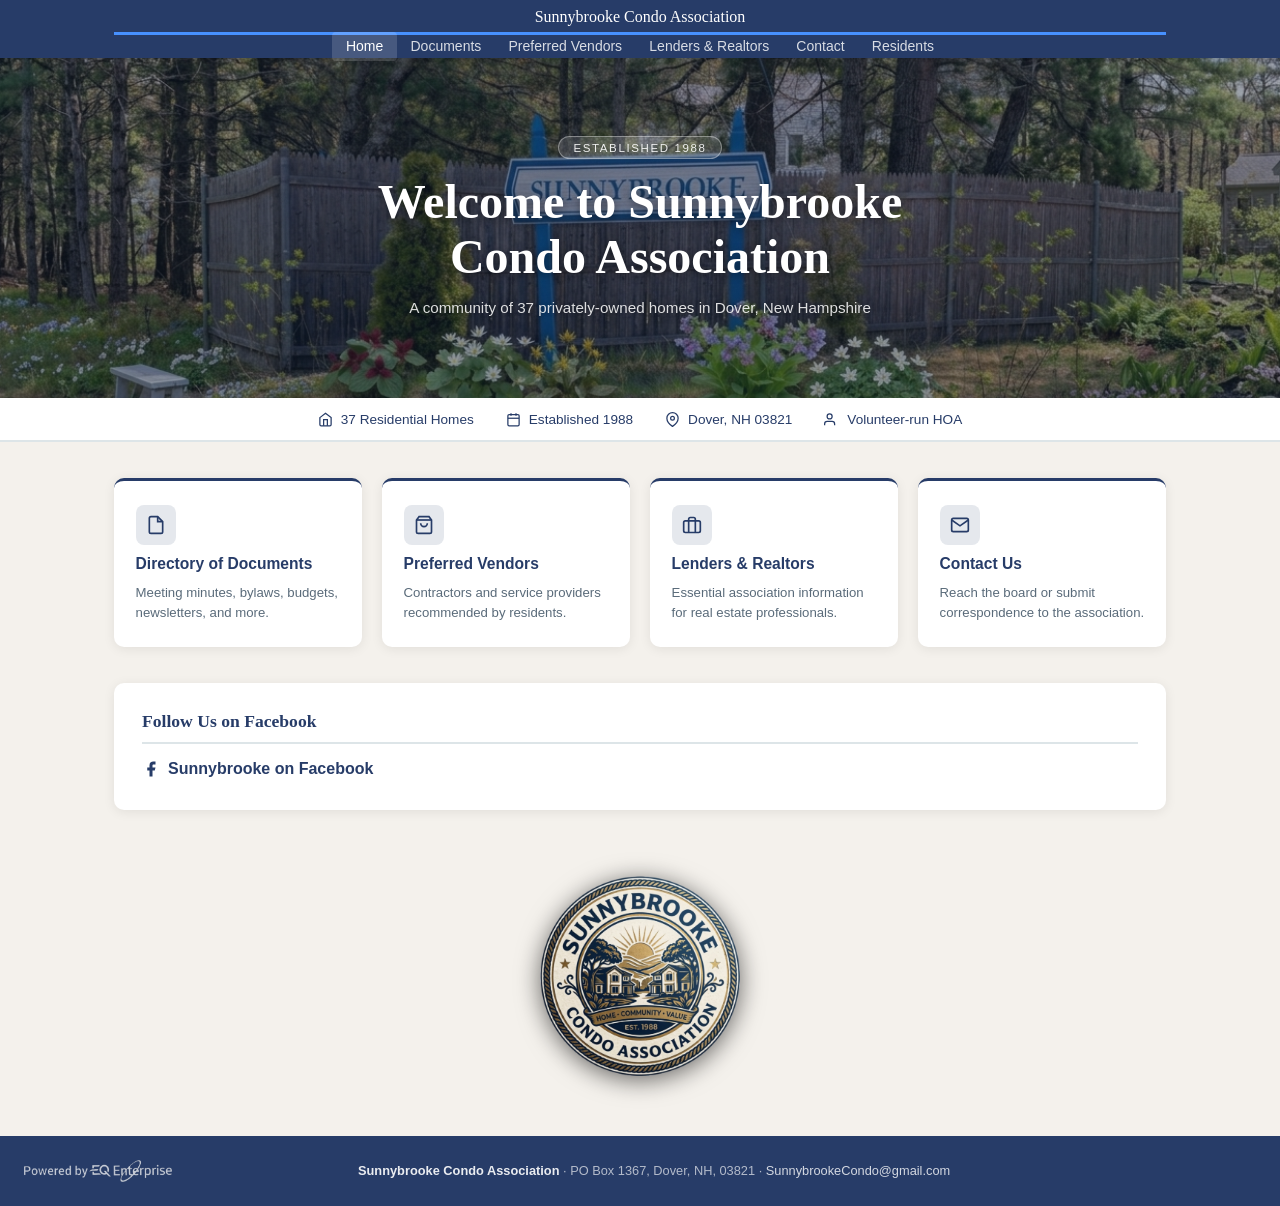
==== commit 79436ce6: "Add files via upload" ====
--- a/index.html
+++ b/index.html
@@ -13,7 +13,7 @@
 <meta name="apple-mobile-web-app-status-bar-style" content="black-translucent"/>
 <meta name="apple-mobile-web-app-title" content="Sunnybrooke Condo Association"/>
 <!-- engine: hoa -->
-<!-- WIZARD-DATA:{"version":1,"file":"index.html","data":{"assocName":"Sunnybrooke Condo Association","assocShort":"SCA","address":"PO Box 1367","city":"Dover","state":"NH","zip":"03821","year":"1988","units":"37","mgmt":"","dues":"$150.00","duesDate":"1st of each month","arrears":"Currently, no properties are in arrears.","legal":"Currently, there are no pending legal matters between a property owner and the Association.","streets":["Sunnybrooke Drive","Morgan Way"],"residents":{"Sunnybrooke Drive":[{"address":"1 Sunnybrooke Drive","note":"","residents":[{"name":"Bob Mahan","phone":"603-953-4337","email":"","type":"Owner"},{"name":"Sandra Mahan","phone":"603-828-8631","email":"slmahan1@comcast.net","type":"Owner"}]},{"address":"2 Sunnybrooke Drive","note":"","residents":[{"name":"Dana Mitchell","phone":"603-817-9773","email":"d.mitchell@dover.nh.gov","type":"Tenant"},{"name":"Chantal McLaughlin","phone":"603-842-2760","email":"chantal_mclaughlin@hotmail.com","type":"Tenant"}]},{"address":"3 Sunnybrooke Drive","note":"","residents":[{"name":"Craig Chamberlain","phone":"603-496-3415","email":"craigchamberlain_1000@gmail.com","type":"Owner"}]},{"address":"5 Sunnybrooke Drive","note":"","residents":[{"name":"Linda Rock","phone":"603-343-1360","email":"coutoumas@yahoo.com","type":"Owner"}]},{"address":"7 Sunnybrooke Drive","note":"","residents":[{"name":"Mary Golomb","phone":"603-343-2012","email":"mary.golomb@comcast.net","type":"Owner"}]},{"address":"9 Sunnybrooke Drive","note":"Mail only — 9 Sunnybrooke Dr, Dover NH","residents":[{"name":"Robert Molloy","phone":"603-285-1515","email":"","type":"Owner"},{"name":"Stacy R Gray","phone":"603-436-4700","email":"Stacy@rockycoast.com","type":"Owner"},{"name":"Felicia Legare","phone":"978-476-1755","email":"Felicia@rockycoast.com","type":"Tenant"}]},{"address":"11 Sunnybrooke Drive","note":"","residents":[{"name":"Frank DeBois","phone":"603-742-5467","email":"nhmemere6@aol.com","type":"Owner"},{"name":"Lolly DeBois","phone":"","email":"","type":"Owner"}]},{"address":"12 Sunnybrooke Drive","note":"Owner: Venkat Onkaram — 12 Lee Rd, Madbury NH","residents":[{"name":"Venkat Onkaram","phone":"603-501-9775","email":"onkaram@gmail.com","type":"Owner"},{"name":"Jennifer Sawyer","phone":"802-282-2227","email":"sonny.santo33@gmail.com","type":"Tenant"},{"name":"Josh Sawyer","phone":"603-630-8636","email":"sulfersunshine@hotmail.com","type":"Tenant"}]},{"address":"13 Sunnybrooke Drive","note":"","residents":[{"name":"Jeff Lee","phone":"603-502-5069","email":"yanklees2@aol.com","type":"Owner","boardRole":""}]},{"address":"14 Sunnybrooke Drive","note":"","residents":[{"name":"Elizabeth McLaughlin","phone":"603-767-4083","email":"earlin2@comcast.net","type":"Owner","boardRole":"Treasurer"}]},{"address":"15 Sunnybrooke Drive","note":"","residents":[{"name":"Belinda Wolff","phone":"603-740-0399","email":"belindacat@comcast.net","type":"Owner"},{"name":"Dan Fishbein","phone":"","email":"","type":"Owner"}]},{"address":"16 Sunnybrooke Drive","note":"","residents":[{"name":"Ron Lavoie","phone":"603-866-0362","email":"rrlavoie@comcast.net","type":"Owner","boardRole":"Member at Large"},{"name":"Terri Lavoie","phone":"","email":"lavoiet@comcast.net","type":"Owner"}]},{"address":"17 Sunnybrooke Drive","note":"","residents":[{"name":"Carrie Maerder","phone":"603-991-9405","email":"cmaerder@yahoo.com","type":"Owner"}]},{"address":"18 Sunnybrooke Drive","note":"","residents":[{"name":"Lauri Thompson","phone":"603-617-6597","email":"laurit1818@yahoo.com","type":"Owner"},{"name":"Kevin Thompson","phone":"","email":"tstzlt@breezeline.net","type":"Owner"}]},{"address":"19 Sunnybrooke Drive","note":"","residents":[{"name":"Jennifer Michaud","phone":"603-767-8156","email":"jennmich@comcast.net","type":"Owner","boardRole":""}]},{"address":"20 Sunnybrooke Drive","note":"","residents":[{"name":"Fred Levasseur","phone":"978-578-8663","email":"Sunnybrookepresident25@gmail.com","type":"Owner","boardRole":"President"}]},{"address":"21 Sunnybrooke Drive","note":"","residents":[{"name":"Dave Paolini","phone":"603-742-2121","email":"dave@centralfallsrealty.com","type":"Owner"}]},{"address":"22 Sunnybrooke Drive","note":"Mail only — 22 Sunnybrooke Dr, Dover NH","residents":[{"name":"Theodore Parent","phone":"","email":"","type":"Owner"}]},{"address":"23 Sunnybrooke Drive","note":"","residents":[{"name":"Leslie Buckson","phone":"","email":"leslie.buckson@yahoo.com","type":"Owner"}]},{"address":"24 Sunnybrooke Drive","note":"","residents":[{"name":"Jum Lyndes","phone":"603-842-9141","email":"jum@ServproDerryLondonderry.com","type":"Owner"}]}],"Morgan Way":[{"address":"1 Morgan Way","note":"Owner not on premises — 5 Pearl St, Dover NH","residents":[{"name":"Dan & Polly Webber","phone":"603-740-4303","email":"","type":"Owner"},{"name":"Danielle Webber","phone":"603-970-0017","email":"daniellec.webber@yahoo.com","type":"Tenant"}]},{"address":"2 Morgan Way","note":"","residents":[{"name":"Charles & Gloria Todaro","phone":"603-740-4361","email":"charlestodaro@comcast.net","type":"Owner"}]},{"address":"3 Morgan Way","note":"Owner: Paula Forbes — 603-742-2121","residents":[{"name":"Sarah Cloutier-Venable","phone":"603-312-8747","email":"sarahvenable87@gmail.com","type":"Tenant"}]},{"address":"4 Morgan Way","note":"","residents":[{"name":"Tom Polychronis","phone":"603-988-1387","email":"tpcarvertom2@gmail.com","type":"Owner"}]},{"address":"5 Morgan Way","note":"Owner: Paula Forbes — 603-742-2121","residents":[{"name":"Kenneth Hodge","phone":"603-733-7612","email":"knhod@fisherautoparts.com","type":"Tenant"},{"name":"Amanda Buschel","phone":"603-817-0458","email":"amc2087@yahoo.com","type":"Tenant"}]},{"address":"6 Morgan Way","note":"","residents":[{"name":"Hilery Joseph Oshaughnessy","phone":"603-389-8063","email":"","type":"Owner"},{"name":"Nancy Page","phone":"","email":"page301@comcast.net","type":"Owner"}]},{"address":"7 Morgan Way","note":"Owner: Paula Forbes — 603-742-2121","residents":[{"name":"Jojo Curro","phone":"603-930-0553","email":"jojocurro@gmail.com","type":"Tenant"},{"name":"Miles Kerrigan","phone":"781-697-6101","email":"fireball2973@gmail.com","type":"Tenant"}]},{"address":"8 Morgan Way","note":"","residents":[{"name":"Susan Richardson","phone":"603-988-5496","email":"sjrichardson1@comcast.net","type":"Owner"}]},{"address":"9 Morgan Way","note":"","residents":[{"name":"Janna Stevens","phone":"603-868-1555","email":"teufelchen1955@gmail.com","type":"Owner"}]},{"address":"10 Morgan Way","note":"","residents":[{"name":"Timothy Allen","phone":"603-312-2217","email":"timpallen@me.com","type":"Owner"},{"name":"Kelly Allen","phone":"207-604-2530","email":"sunnybrookecondo@gmail.com","type":"Owner","boardRole":"Secretary"}]},{"address":"11 Morgan Way","note":"","residents":[{"name":"Mary Corkery","phone":"603-969-7362","email":"Mcorky2@yahoo.com","type":"Owner"}]},{"address":"12 Morgan Way","note":"","residents":[{"name":"Cindy & Arthur Linscott","phone":"781-224-4243","email":"cklinscott@outlook.com","type":"Owner"}]},{"address":"13 Morgan Way","note":"","residents":[{"name":"Midhat & Cvija Kovacevic","phone":"603-740-6401","email":"kovacevic.mido@gmail.com","type":"Owner"}]},{"address":"14 Morgan Way","note":"","residents":[{"name":"Bruce Knowles","phone":"603-285-8937","email":"BgkNH2000@yahoo.com","type":"Owner"}]},{"address":"15 Morgan Way","note":"Owner mailing: 50 Back River Rd, Dover NH","residents":[{"name":"Frank & Tammy Crossman","phone":"603-749-2197","email":"fcrossman@comcast.net","type":"Owner"}]},{"address":"16 Morgan Way","note":"","residents":[{"name":"Bill & Fran Whipple","phone":"603-866-XXXX","email":"wwhipple77@yahoo.com","type":"Owner"}]},{"address":"20 Morgan Way","note":"","residents":[{"name":"Brian Richard","phone":"978-707-5030","email":"alfredsecurecam@gmail.com","type":"Owner"},{"name":"Michelle Glines","phone":"603-285-8702","email":"czthdayz@gmail.com","type":"Tenant"}]}]},"atLarge":[],"docs":[{"name":"Annual Meeting – June 2025","url":"https://files.secure.website/wscfus/10212165/33047210/june-3-2025-annual-meeting-3.pdf","desc":"Annual Meetings"},{"name":"Annual Budget Meeting – June 2024","url":"https://files.secure.website/wscfus/10212165/32481767/annual-budget-meeting-60424.docx","desc":"Annual Meetings"},{"name":"Annual Meeting – June 2022","url":"https://files.secure.website/wscfus/10212165/30338914/annual-meeting-minutes-61422.docx","desc":"Annual Meetings"},{"name":"Annual Meeting – June 2021","url":"https://files.secure.website/wscfus/10212165/29039415/annual-meeting-minutes-june-2021.docx","desc":"Annual Meetings"},{"name":"Annual Meeting – June 2020","url":"https://files.secure.website/wscfus/10212165/29380994/annual-meeting-minutes-6152020.docx","desc":"Annual Meetings"},{"name":"Annual Meeting – May 2018","url":"https://files.secure.website/wscfus/10212165/29039445/annual-meeting-minutes-may-2018.pdf","desc":"Annual Meetings"},{"name":"Annual Meeting – June 2017","url":"https://files.secure.website/wscfus/10212165/29039408/annual-meeting-minutes-june-2017.pdf","desc":"Annual Meetings"},{"name":"Annual Meeting – June 2016","url":"https://files.secure.website/wscfus/10212165/29039407/annual-meeting-minutes-june-2016.docx","desc":"Annual Meetings"},{"name":"Annual Meeting – July 2015","url":"https://files.secure.website/wscfus/10212165/4253366/annual-meeting-minutes-july-2015.doc","desc":"Annual Meetings"},{"name":"Annual Meeting – June 2014","url":"https://files.secure.website/wscfus/10212165/4253368/annual-meeting-minutes-june-2014.doc","desc":"Annual Meetings"},{"name":"Annual Meeting – June 2013","url":"https://files.secure.website/wscfus/10212165/4253367/annual-meeting-minutes-june-2013.doc","desc":"Annual Meetings"},{"name":"October 28, 2025","url":"https://files.secure.website/wscfus/10212165/33296722/10-28-2025-sbca-meeting-notes.docx","desc":"Quarterly Meetings"},{"name":"March 3, 2025","url":"https://files.secure.website/wscfus/10212165/32916869/march-3-2025-sbca.docx","desc":"Quarterly Meetings"},{"name":"December 3, 2024","url":"https://files.secure.website/wscfus/10212165/32764145/sunnybrooke-meeting-december-3-2024.docx","desc":"Quarterly Meetings"},{"name":"September 3, 2024","url":"https://files.secure.website/wscfus/10212165/32779748/sunnybrooke-condo-notes-sept-3-2024.docx","desc":"Quarterly Meetings"},{"name":"March 5, 2024","url":"https://files.secure.website/wscfus/10212165/32339855/quarterly-meeting-030524.docx","desc":"Quarterly Meetings"},{"name":"December 5, 2023","url":"https://files.secure.website/wscfus/10212165/32171857/quarterly-meeting-1252023.docx","desc":"Quarterly Meetings"},{"name":"September 26, 2023","url":"https://files.secure.website/wscfus/10212165/31961546/quarterly-meeting-notes-92623.docx","desc":"Quarterly Meetings"},{"name":"March 21, 2023","url":"https://files.secure.website/wscfus/10212165/31380860/quarterly-meeting-3212023.docx","desc":"Quarterly Meetings"},{"name":"December 6, 2022","url":"https://files.secure.website/wscfus/10212165/30978830/quarterly-meeting-notes-with-breezeline-ballot-12822.docx","desc":"Quarterly Meetings"},{"name":"September 6, 2022","url":"https://files.secure.website/wscfus/10212165/30654259/quarterly-meeting-minutes-9622.docx","desc":"Quarterly Meetings"},{"name":"May 3, 2022","url":"https://files.secure.website/wscfus/10212165/30207647/quarterly-meeting-notes-5322.docx","desc":"Quarterly Meetings"},{"name":"February 8, 2022","url":"https://files.secure.website/wscfus/10212165/29847148/quarterly-meeting-notes-2822.docx","desc":"Quarterly Meetings"},{"name":"November 11, 2021","url":"https://files.secure.website/wscfus/10212165/30879276/quarterly-meeting-11221.docx","desc":"Quarterly Meetings"},{"name":"August 9, 2021","url":"https://files.secure.website/wscfus/10212165/29081069/quarterly-meeting-notes-august-2021.docx","desc":"Quarterly Meetings"},{"name":"May 3, 2021","url":"https://files.secure.website/wscfus/10212165/29852256/quarterly-meeting-532021.docx","desc":"Quarterly Meetings"},{"name":"February 18, 2020","url":"https://files.secure.website/wscfus/10212165/29852252/quarterly-meeting-2182020.docx","desc":"Quarterly Meetings"},{"name":"November 4, 2019","url":"https://files.secure.website/wscfus/10212165/29039792/open-meeting-minutes-1142019.pdf","desc":"Quarterly Meetings"},{"name":"Adopted Budget – FY 2024","url":"https://files.secure.website/wscfus/10212165/32482371/adopted-budget-fy-2024.pdf","desc":"Approved Budgets"},{"name":"Adopted Budget – FY 2023","url":"https://files.secure.website/wscfus/10212165/30294474/fy23-board-adopted-budget.pdf","desc":"Approved Budgets"},{"name":"Approved Budget – FY 2022","url":"https://files.secure.website/wscfus/10212165/30302164/fy22-approved-budget.pdf","desc":"Approved Budgets"},{"name":"Adopted Budget – FY 2021","url":"https://files.secure.website/wscfus/10212165/29039478/adopted-budget-fy-2021.pdf","desc":"Approved Budgets"},{"name":"Adopted Budget – FY 2020","url":"https://files.secure.website/wscfus/10212165/29039477/adopted-budget-fy-2020.pdf","desc":"Approved Budgets"},{"name":"Adopted Budget – FY 2019","url":"https://files.secure.website/wscfus/10212165/29039476/adopted-budget-fy-2019.pdf","desc":"Approved Budgets"},{"name":"Adopted Budget – FY 2018","url":"https://files.secure.website/wscfus/10212165/29039474/adopted-budget-fy-2018.xls","desc":"Approved Budgets"},{"name":"Adopted Budget – FY 2017","url":"https://files.secure.website/wscfus/10212165/29039475/adopted-budget-fy-2017.xls","desc":"Approved Budgets"},{"name":"Newsletter – Fall 2022","url":"https://files.secure.website/wscfus/10212165/30766208/newsletter-fall-2022.docx","desc":"Seasonal Newsletters"},{"name":"Newsletter – Summer 2022","url":"https://files.secure.website/wscfus/10212165/30611224/newsletter-summer-2022.docx","desc":"Seasonal Newsletters"},{"name":"Newsletter – Spring 2022","url":"https://files.secure.website/wscfus/10212165/30094353/newsletter-spring-2022.docx","desc":"Seasonal Newsletters"},{"name":"Newsletter – Summer 2021","url":"https://files.secure.website/wscfus/10212165/29380996/newsletter-summer-2021.docx","desc":"Seasonal Newsletters"},{"name":"Newsletter – Spring 2019","url":"https://files.secure.website/wscfus/10212165/29039281/newsletter-spring-2019.pdf","desc":"Seasonal Newsletters"},{"name":"Newsletter – Summer 2018","url":"https://files.secure.website/wscfus/10212165/8156776/news-letter-summer-2018.pdf","desc":"Seasonal Newsletters"},{"name":"Newsletter – Spring 2018","url":"https://files.secure.website/wscfus/10212165/8156774/news-letter-spring-2018.docx","desc":"Seasonal Newsletters"},{"name":"Newsletter – Fall 2017","url":"https://files.secure.website/wscfus/10212165/29039314/news-letter-fall-2017.docx","desc":"Seasonal Newsletters"},{"name":"May 28, 2025","url":"https://files.secure.website/wscfus/10212165/33040039/board-of-directors-meeting-may-28-2025.pdf","desc":"Board of Directors Meetings"},{"name":"June 2022","url":"https://files.secure.website/wscfus/10212165/30293633/board-meeting-minutes-6222.docx","desc":"Board of Directors Meetings"},{"name":"May 2021","url":"https://files.secure.website/wscfus/10212165/30011011/board-meeting-minutes-5321.docx","desc":"Board of Directors Meetings"},{"name":"February 2021","url":"https://files.secure.website/wscfus/10212165/30011020/board-meeting-minutes-21-21.docx","desc":"Board of Directors Meetings"},{"name":"June 29, 2020","url":"https://files.secure.website/wscfus/10212165/29039776/board-meeting-minutes-6292020.docx","desc":"Board of Directors Meetings"},{"name":"May 18, 2020","url":"https://files.secure.website/wscfus/10212165/29039784/board-meeting-minutes-5182020.docx","desc":"Board of Directors Meetings"},{"name":"November 19, 2020","url":"https://files.secure.website/wscfus/10212165/29039779/board-meeting-minutes-1192020.docx","desc":"Board of Directors Meetings"},{"name":"July 22, 2019","url":"https://files.secure.website/wscfus/10212165/29039786/board-meeting-minutes-7222019.docx","desc":"Board of Directors Meetings"},{"name":"June 17, 2019","url":"https://files.secure.website/wscfus/10212165/29039772/board-meeting-minutes-6172019.docx","desc":"Board of Directors Meetings"},{"name":"May 13, 2019","url":"https://files.secure.website/wscfus/10212165/29039785/board-meeting-minutes-5132019.docx","desc":"Board of Directors Meetings"},{"name":"February 25, 2019","url":"https://files.secure.website/wscfus/10212165/29039782/board-meeting-minutes-2252019.docx","desc":"Board of Directors Meetings"},{"name":"September 5, 2018","url":"https://files.secure.website/wscfus/10212165/29039771/board-meeting-minutes-952018.docx","desc":"Board of Directors Meetings"},{"name":"May 22, 2018","url":"https://files.secure.website/wscfus/10212165/29039781/board-meeting-minutes-5222018.docx","desc":"Board of Directors Meetings"},{"name":"7 Morgan Way Fence & Property Line Agreement – Aug 2023","url":"https://files.secure.website/wscfus/10212165/31961550/7-morgan-way-fence-property-line-agreement.pdf","desc":"Historic Documents"},{"name":"Declaration of Condominium – Amended Oct 2017","url":"https://files.secure.website/wscfus/10212165/29039865/declaration-of-condominium-amended-2017.pdf","desc":"Historic Documents"},{"name":"By Laws – Amended Oct 2017","url":"https://files.secure.website/wscfus/10212165/29039866/by-laws-amdended-2017.pdf","desc":"Historic Documents"},{"name":"By Laws – Amended Oct 2017 - Web View","url":"https://equinox-security.github.io/Sunnybrooke/sunnybrooke-bylaws.html","desc":"Historic Documents","linkType":"view"},{"name":"Warranty Deed – 1994","url":"https://files.secure.website/wscfus/10212165/29039864/warranty-deed-10141994.pdf","desc":"Historic Documents"},{"name":"Declaration of Condominium – 1988","url":"https://files.secure.website/wscfus/10212165/29039869/declaration-of-condominium-9231988.pdf","desc":"Historic Documents"},{"name":"By Laws – 1988","url":"https://files.secure.website/wscfus/10212165/29039868/by-laws-4291988.pdf","desc":"Historic Documents"},{"name":"Sunnybrooke Condominium Description","url":"https://files.secure.website/wscfus/10212165/29039863/sunnybrooke-condominium-description.pdf","desc":"Historic Documents"},{"name":"New Owner Application / Association Application for Purchase","url":"https://files.secure.website/wscfus/10212165/30609542/association-application-for-purchase.doc","desc":"Miscellaneous"},{"name":"Tenant Emergency Contact Form","url":"https://files.secure.website/wscfus/10212165/29985385/emergency-contact-info.doc","desc":"Miscellaneous"},{"name":"Adopted Budget – FY 2026","url":"https://files.secure.website/wscfus/10212165/32482371/adopted-budget-fy-2026.pdf","desc":"Approved Budgets"}],"vendors":[{"name":"GC/AAA Fence","category":"Fencing","phone":"603-742-0833","website":"https://www.gcaaafences.com","email":"Sales@gcaaafences.com","address":"294 Durham Road, Dover, NH 03820"},{"name":"Clearview Sunroom","category":"Sunrooms","phone":"603-750-7577","website":"https://clearviewsunroom.com/","address":"Clearview Sunroom","email":"clearviewsunroom@gmail.com"},{"name":"The Rain Man","category":"Gutters","phone":"603-459-6267","website":"https://www.facebook.com/rainman.gutters.7","address":"1181 Hopper Rd, Acton, ME 04001"},{"name":"Wheeler Stumps","category":"Tree/Stump","phone":"603-978-5946","website":"https://www.facebook.com/WheelerStumpGrinding/","address":"6 Dominicus Ct, Rochester, NH 03867","email":"wheelerstumpgrinding@gmail.com"},{"name":"Bloomin' Blinds","category":"Window Treatments","phone":"603-952-3096","website":"https://www.bloominblinds.com/","address":"26 Dovetail Ln Dover, NH, 03820","email":"info@bloomblindsnova.com"},{"name":"Martel Plumbing & Heating","category":"Plumbing","phone":"603-742-4141","website":"https://martelph.com/","address":"59 Old Rochester Rd, Dover, NH 03820","email":"laci@martelph.com"},{"name":"Landtech Landscaping","category":"Landscaping","phone":"603-396-0752","website":"landtechnh.com","address":"63c Broadway, Dover, NH 03820","email":"Contact@landtechnh.com"},{"name":"Peplers Lawncare & Landscaping","category":"Landscaping","phone":"603-834-0050","website":"https://www.facebook.com/groups/barringtonnh/posts/4137102623171432/","address":"6 Landing Way  Dover, NH 03820"},{"name":"Generator Connection","category":"Generators","phone":"603-664-4004","website":"https://generatorconnection.com/","address":"1057 Calef Hwy, Barrington, NH 03825","email":"brian@generatorconnection.com"},{"name":"Phil Davis","category":"Tree Service","phone":"603-762-3800","website":"https://m.facebook.com/philstreeserviceseacoast/","address":"24 Mitchell Road Lee, NH 03861","email":"philstreeserviceseacoast @gmail.com"},{"name":"Smith Renovations (Paul Smith)","category":"General Contractor","phone":"603-781-4647","website":""},{"name":"Hart Plumbing","category":"Plumbing","phone":"603-431-8688","website":"https://www.hartplumbingandheating.com/","address":"165 Industrial Pk Rd, Dover, NH 03820","email":"plumber@hartplumbingandheating.com"},{"name":"Clean Slate Carpet Care","category":"Premium Floor/Carpet Cleaning","phone":"603-969-8451","website":"https://www.thecleanslate.net","address":"1 Timber Ln, Amesbury, MA 01913","email":"thecleanslatecarpet@gmail.com"}],"lenders":[],"pres":{"name":"","phone":"","email":""},"vp":{"name":"","phone":"","email":""},"sec":{"name":"","phone":"","email":""},"tres":{"name":"","phone":"","email":""},"facebook":"https://www.facebook.com/groups/1813354662963180/","contactEmail":"SunnybrookeCondo@gmail.com","contactPhone":"207-604-2530","formspree":"mykolgvd","footerBrandText":"","footerBrandUrl":"https://www.facebook.com/profile.php?id=61590887171758","footerBrandLogo":"brandlogo.png","footerBrandLogoHeight":"22","heroFile":"hero.png","heroPos":"center center","heroHeadline":"Welcome to Sunnybrooke\nCondo Association","heroSub":"A community of 37 privately-owned homes in Dover, New Hampshire","sealFile":"seal.png","sealSize":"","demoMode":false,"demoName":"","demoEmail":"","demoPhone":"","demoOfferUrl":"","demoContactUrl":"","demoMsg":"","resHash":"dcf2363a0ff9ca541c2a77015618c3c4bacbf4e955a3cac2b89037fe3bab4e6f","tempHash":"","tempExpiry":0,"theme":"gradient","gradBase":"#273c68","gradAccent":"#4791ff","gradDir":"135deg","gradSplit":"71","tweaks":{"heroOpacity":0.7,"overlayTop":0.15,"overlayBottom":0.25,"heroHeight":340,"cardRadius":10},"showStripe":true,"showGroupEmail":true,"showGroupText":false,"showFacebookRes":true,"pdfFilename":"resident-directory.pdf","heroBadgeText":"Established 1988","gradCSS":"linear-gradient(135deg, #273c68 71%, #4791ff 100%)"}} --></head>
+<!-- WIZARD-DATA:{"version":1,"file":"index.html","data":{"assocName":"Sunnybrooke Condo Association","assocShort":"SCA","address":"PO Box 1367","city":"Dover","state":"NH","zip":"03821","year":"1988","units":"37","mgmt":"","dues":"$150.00","duesDate":"1st of each month","arrears":"Currently, no properties are in arrears.","legal":"Currently, there are no pending legal matters between a property owner and the Association.","streets":["Sunnybrooke Drive","Morgan Way"],"residents":{"Sunnybrooke Drive":[{"address":"1 Sunnybrooke Drive","note":"","residents":[{"name":"Bob Mahan","phone":"603-953-4337","email":"","type":"Owner"},{"name":"Sandra Mahan","phone":"603-828-8631","email":"slmahan1@comcast.net","type":"Owner"}]},{"address":"2 Sunnybrooke Drive","note":"","residents":[{"name":"Dana Mitchell","phone":"603-817-9773","email":"d.mitchell@dover.nh.gov","type":"Tenant"},{"name":"Chantal McLaughlin","phone":"603-842-2760","email":"chantal_mclaughlin@hotmail.com","type":"Tenant"}]},{"address":"3 Sunnybrooke Drive","note":"","residents":[{"name":"Craig Chamberlain","phone":"603-496-3415","email":"craigchamberlain1000@gmail.com","type":"Owner"}]},{"address":"5 Sunnybrooke Drive","note":"","residents":[{"name":"Linda Rock","phone":"603-343-1360","email":"coutoumas@yahoo.com","type":"Owner"}]},{"address":"7 Sunnybrooke Drive","note":"","residents":[{"name":"Mary Golomb","phone":"603-343-2012","email":"mary.golomb@comcast.net","type":"Owner"}]},{"address":"9 Sunnybrooke Drive","note":"Mail only — 9 Sunnybrooke Dr, Dover NH","residents":[{"name":"Robert Molloy","phone":"603-285-1515","email":"","type":"Owner"},{"name":"Stacy R Gray","phone":"603-436-4700","email":"Stacy@rockycoast.com","type":"Owner"},{"name":"Felicia Legare","phone":"978-476-1755","email":"","type":"Tenant"}]},{"address":"11 Sunnybrooke Drive","note":"","residents":[{"name":"Frank DeBois","phone":"603-742-5467","email":"nhmemere6@aol.com","type":"Owner"},{"name":"Lolly DeBois","phone":"","email":"","type":"Owner"}]},{"address":"12 Sunnybrooke Drive","note":"Owner: Venkat Onkaram — 12 Lee Rd, Madbury NH","residents":[{"name":"Venkat Onkaram","phone":"603-501-9775","email":"onkaram@gmail.com","type":"Owner"},{"name":"Jennifer Sawyer","phone":"802-282-2227","email":"sonny.santo33@gmail.com","type":"Tenant"},{"name":"Josh Sawyer","phone":"603-630-8636","email":"sulfersunshine@hotmail.com","type":"Tenant"}]},{"address":"13 Sunnybrooke Drive","note":"","residents":[{"name":"Jeff Lee","phone":"603-502-5069","email":"yanklees2@aol.com","type":"Owner","boardRole":""}]},{"address":"14 Sunnybrooke Drive","note":"","residents":[{"name":"Elizabeth McLaughlin","phone":"603-767-4083","email":"earlin2@comcast.net","type":"Owner","boardRole":"Treasurer"}]},{"address":"15 Sunnybrooke Drive","note":"","residents":[{"name":"Belinda Wolff","phone":"603-740-0399","email":"belindacat@comcast.net","type":"Owner"},{"name":"Dan Fishbein","phone":"","email":"","type":"Owner"}]},{"address":"16 Sunnybrooke Drive","note":"","residents":[{"name":"Ron Lavoie","phone":"603-866-0362","email":"rrlavoie@comcast.net","type":"Owner","boardRole":"Member at Large"},{"name":"Terri Lavoie","phone":"","email":"lavoiet@comcast.net","type":"Owner"}]},{"address":"17 Sunnybrooke Drive","note":"","residents":[{"name":"Carrie Maerder","phone":"603-991-9405","email":"cmaerder@yahoo.com","type":"Owner"}]},{"address":"18 Sunnybrooke Drive","note":"","residents":[{"name":"Lauri Thompson","phone":"603-617-6597","email":"laurit1818@yahoo.com","type":"Owner"},{"name":"Kevin Thompson","phone":"","email":"tstzlt@breezeline.net","type":"Owner"}]},{"address":"19 Sunnybrooke Drive","note":"","residents":[{"name":"Jennifer Michaud","phone":"603-767-8156","email":"jennmich@comcast.net","type":"Owner","boardRole":""}]},{"address":"20 Sunnybrooke Drive","note":"","residents":[{"name":"Fred Levasseur","phone":"978-578-8663","email":"Sunnybrookepresident25@gmail.com","type":"Owner","boardRole":"President"}]},{"address":"21 Sunnybrooke Drive","note":"","residents":[{"name":"Dave Paolini","phone":"603-742-2121","email":"dave@centralfallsrealty.com","type":"Owner"}]},{"address":"22 Sunnybrooke Drive","note":"Mail only — 22 Sunnybrooke Dr, Dover NH","residents":[{"name":"Theodore Parent","phone":"","email":"","type":"Owner"}]},{"address":"23 Sunnybrooke Drive","note":"","residents":[{"name":"Leslie Buckson","phone":"","email":"leslie.buckson@yahoo.com","type":"Owner"}]},{"address":"24 Sunnybrooke Drive","note":"","residents":[{"name":"Jum Lyndes","phone":"603-842-9141","email":"jum@ServproDerryLondonderry.com","type":"Owner"}]}],"Morgan Way":[{"address":"1 Morgan Way","note":"Owner not on premises — 5 Pearl St, Dover NH","residents":[{"name":"Dan & Polly Webber","phone":"603-740-4303","email":"","type":"Owner"},{"name":"Danielle Webber","phone":"603-970-0017","email":"daniellec.webber@yahoo.com","type":"Tenant"}]},{"address":"2 Morgan Way","note":"","residents":[{"name":"Charles & Gloria Todaro","phone":"603-740-4361","email":"charlestodaro@comcast.net","type":"Owner"}]},{"address":"3 Morgan Way","note":"Owner: Paula Forbes — 603-742-2121","residents":[{"name":"Sarah Cloutier-Venable","phone":"603-312-8747","email":"sarahvenable87@gmail.com","type":"Tenant"}]},{"address":"4 Morgan Way","note":"","residents":[{"name":"Tom Polychronis","phone":"603-988-1387","email":"tpcarvertom2@gmail.com","type":"Owner"}]},{"address":"5 Morgan Way","note":"Owner: Paula Forbes — 603-742-2121","residents":[{"name":"Kenneth Hodge","phone":"603-733-7612","email":"","type":"Tenant"},{"name":"Amanda Buschel","phone":"603-817-0458","email":"amc2087@yahoo.com","type":"Tenant"}]},{"address":"6 Morgan Way","note":"","residents":[{"name":"Hilery Joseph Oshaughnessy","phone":"603-389-8063","email":"","type":"Owner"},{"name":"Nancy Page","phone":"","email":"page301@comcast.net","type":"Owner"}]},{"address":"7 Morgan Way","note":"Owner: Paula Forbes — 603-742-2121","residents":[{"name":"Jojo Curro","phone":"603-930-0553","email":"jojocurro@gmail.com","type":"Tenant"},{"name":"Miles Kerrigan","phone":"781-697-6101","email":"fireball2973@gmail.com","type":"Tenant"}]},{"address":"8 Morgan Way","note":"","residents":[{"name":"Susan Richardson","phone":"603-988-5496","email":"sjrichardson1@comcast.net","type":"Owner"}]},{"address":"9 Morgan Way","note":"","residents":[{"name":"Janna Stevens","phone":"603-868-1555","email":"teufelchen1955@gmail.com","type":"Owner"}]},{"address":"10 Morgan Way","note":"","residents":[{"name":"Timothy Allen","phone":"603-312-2217","email":"timpallen@me.com","type":"Owner"},{"name":"Kelly Allen","phone":"207-604-2530","email":"sunnybrookecondo@gmail.com","type":"Owner","boardRole":"Secretary"}]},{"address":"11 Morgan Way","note":"","residents":[{"name":"Mary Corkery","phone":"603-969-7362","email":"Mcorky2@yahoo.com","type":"Owner"}]},{"address":"12 Morgan Way","note":"","residents":[{"name":"Cindy & Arthur Linscott","phone":"781-224-4243","email":"cklinscott@outlook.com","type":"Owner"}]},{"address":"13 Morgan Way","note":"","residents":[{"name":"Midhat & Cvija Kovacevic","phone":"603-740-6401","email":"kovacevic.mido@gmail.com","type":"Owner"}]},{"address":"14 Morgan Way","note":"","residents":[{"name":"Bruce Knowles","phone":"603-285-8937","email":"BgkNH2000@yahoo.com","type":"Owner"}]},{"address":"15 Morgan Way","note":"Owner mailing: 50 Back River Rd, Dover NH","residents":[{"name":"Frank & Tammy Crossman","phone":"603-749-2197","email":"fcrossman@comcast.net","type":"Owner"}]},{"address":"16 Morgan Way","note":"","residents":[{"name":"Bill & Fran Whipple","phone":"603-866-XXXX","email":"wwhipple77@yahoo.com","type":"Owner"}]},{"address":"20 Morgan Way","note":"","residents":[{"name":"Brian Richard","phone":"978-707-5030","email":"alfredsecurecam@gmail.com","type":"Owner"},{"name":"Michelle Glines","phone":"603-285-8702","email":"czthdayz@gmail.com","type":"Tenant"}]}]},"atLarge":[],"docs":[{"name":"Annual Meeting – June 2025","url":"https://files.secure.website/wscfus/10212165/33047210/june-3-2025-annual-meeting-3.pdf","desc":"Annual Meetings"},{"name":"Annual Budget Meeting – June 2024","url":"https://files.secure.website/wscfus/10212165/32481767/annual-budget-meeting-60424.docx","desc":"Annual Meetings"},{"name":"Annual Meeting – June 2022","url":"https://files.secure.website/wscfus/10212165/30338914/annual-meeting-minutes-61422.docx","desc":"Annual Meetings"},{"name":"Annual Meeting – June 2021","url":"https://files.secure.website/wscfus/10212165/29039415/annual-meeting-minutes-june-2021.docx","desc":"Annual Meetings"},{"name":"Annual Meeting – June 2020","url":"https://files.secure.website/wscfus/10212165/29380994/annual-meeting-minutes-6152020.docx","desc":"Annual Meetings"},{"name":"Annual Meeting – May 2018","url":"https://files.secure.website/wscfus/10212165/29039445/annual-meeting-minutes-may-2018.pdf","desc":"Annual Meetings"},{"name":"Annual Meeting – June 2017","url":"https://files.secure.website/wscfus/10212165/29039408/annual-meeting-minutes-june-2017.pdf","desc":"Annual Meetings"},{"name":"Annual Meeting – June 2016","url":"https://files.secure.website/wscfus/10212165/29039407/annual-meeting-minutes-june-2016.docx","desc":"Annual Meetings"},{"name":"Annual Meeting – July 2015","url":"https://files.secure.website/wscfus/10212165/4253366/annual-meeting-minutes-july-2015.doc","desc":"Annual Meetings"},{"name":"Annual Meeting – June 2014","url":"https://files.secure.website/wscfus/10212165/4253368/annual-meeting-minutes-june-2014.doc","desc":"Annual Meetings"},{"name":"Annual Meeting – June 2013","url":"https://files.secure.website/wscfus/10212165/4253367/annual-meeting-minutes-june-2013.doc","desc":"Annual Meetings"},{"name":"October 28, 2025","url":"https://files.secure.website/wscfus/10212165/33296722/10-28-2025-sbca-meeting-notes.docx","desc":"Quarterly Meetings"},{"name":"March 3, 2025","url":"https://files.secure.website/wscfus/10212165/32916869/march-3-2025-sbca.docx","desc":"Quarterly Meetings"},{"name":"December 3, 2024","url":"https://files.secure.website/wscfus/10212165/32764145/sunnybrooke-meeting-december-3-2024.docx","desc":"Quarterly Meetings"},{"name":"September 3, 2024","url":"https://files.secure.website/wscfus/10212165/32779748/sunnybrooke-condo-notes-sept-3-2024.docx","desc":"Quarterly Meetings"},{"name":"March 5, 2024","url":"https://files.secure.website/wscfus/10212165/32339855/quarterly-meeting-030524.docx","desc":"Quarterly Meetings"},{"name":"December 5, 2023","url":"https://files.secure.website/wscfus/10212165/32171857/quarterly-meeting-1252023.docx","desc":"Quarterly Meetings"},{"name":"September 26, 2023","url":"https://files.secure.website/wscfus/10212165/31961546/quarterly-meeting-notes-92623.docx","desc":"Quarterly Meetings"},{"name":"March 21, 2023","url":"https://files.secure.website/wscfus/10212165/31380860/quarterly-meeting-3212023.docx","desc":"Quarterly Meetings"},{"name":"December 6, 2022","url":"https://files.secure.website/wscfus/10212165/30978830/quarterly-meeting-notes-with-breezeline-ballot-12822.docx","desc":"Quarterly Meetings"},{"name":"September 6, 2022","url":"https://files.secure.website/wscfus/10212165/30654259/quarterly-meeting-minutes-9622.docx","desc":"Quarterly Meetings"},{"name":"May 3, 2022","url":"https://files.secure.website/wscfus/10212165/30207647/quarterly-meeting-notes-5322.docx","desc":"Quarterly Meetings"},{"name":"February 8, 2022","url":"https://files.secure.website/wscfus/10212165/29847148/quarterly-meeting-notes-2822.docx","desc":"Quarterly Meetings"},{"name":"November 11, 2021","url":"https://files.secure.website/wscfus/10212165/30879276/quarterly-meeting-11221.docx","desc":"Quarterly Meetings"},{"name":"August 9, 2021","url":"https://files.secure.website/wscfus/10212165/29081069/quarterly-meeting-notes-august-2021.docx","desc":"Quarterly Meetings"},{"name":"May 3, 2021","url":"https://files.secure.website/wscfus/10212165/29852256/quarterly-meeting-532021.docx","desc":"Quarterly Meetings"},{"name":"February 18, 2020","url":"https://files.secure.website/wscfus/10212165/29852252/quarterly-meeting-2182020.docx","desc":"Quarterly Meetings"},{"name":"November 4, 2019","url":"https://files.secure.website/wscfus/10212165/29039792/open-meeting-minutes-1142019.pdf","desc":"Quarterly Meetings"},{"name":"Adopted Budget – FY 2024","url":"https://files.secure.website/wscfus/10212165/32482371/adopted-budget-fy-2024.pdf","desc":"Approved Budgets"},{"name":"Adopted Budget – FY 2023","url":"https://files.secure.website/wscfus/10212165/30294474/fy23-board-adopted-budget.pdf","desc":"Approved Budgets"},{"name":"Approved Budget – FY 2022","url":"https://files.secure.website/wscfus/10212165/30302164/fy22-approved-budget.pdf","desc":"Approved Budgets"},{"name":"Adopted Budget – FY 2021","url":"https://files.secure.website/wscfus/10212165/29039478/adopted-budget-fy-2021.pdf","desc":"Approved Budgets"},{"name":"Adopted Budget – FY 2020","url":"https://files.secure.website/wscfus/10212165/29039477/adopted-budget-fy-2020.pdf","desc":"Approved Budgets"},{"name":"Adopted Budget – FY 2019","url":"https://files.secure.website/wscfus/10212165/29039476/adopted-budget-fy-2019.pdf","desc":"Approved Budgets"},{"name":"Adopted Budget – FY 2018","url":"https://files.secure.website/wscfus/10212165/29039474/adopted-budget-fy-2018.xls","desc":"Approved Budgets"},{"name":"Adopted Budget – FY 2017","url":"https://files.secure.website/wscfus/10212165/29039475/adopted-budget-fy-2017.xls","desc":"Approved Budgets"},{"name":"Newsletter – Fall 2022","url":"https://files.secure.website/wscfus/10212165/30766208/newsletter-fall-2022.docx","desc":"Seasonal Newsletters"},{"name":"Newsletter – Summer 2022","url":"https://files.secure.website/wscfus/10212165/30611224/newsletter-summer-2022.docx","desc":"Seasonal Newsletters"},{"name":"Newsletter – Spring 2022","url":"https://files.secure.website/wscfus/10212165/30094353/newsletter-spring-2022.docx","desc":"Seasonal Newsletters"},{"name":"Newsletter – Summer 2021","url":"https://files.secure.website/wscfus/10212165/29380996/newsletter-summer-2021.docx","desc":"Seasonal Newsletters"},{"name":"Newsletter – Spring 2019","url":"https://files.secure.website/wscfus/10212165/29039281/newsletter-spring-2019.pdf","desc":"Seasonal Newsletters"},{"name":"Newsletter – Summer 2018","url":"https://files.secure.website/wscfus/10212165/8156776/news-letter-summer-2018.pdf","desc":"Seasonal Newsletters"},{"name":"Newsletter – Spring 2018","url":"https://files.secure.website/wscfus/10212165/8156774/news-letter-spring-2018.docx","desc":"Seasonal Newsletters"},{"name":"Newsletter – Fall 2017","url":"https://files.secure.website/wscfus/10212165/29039314/news-letter-fall-2017.docx","desc":"Seasonal Newsletters"},{"name":"May 28, 2025","url":"https://files.secure.website/wscfus/10212165/33040039/board-of-directors-meeting-may-28-2025.pdf","desc":"Board of Directors Meetings"},{"name":"June 2022","url":"https://files.secure.website/wscfus/10212165/30293633/board-meeting-minutes-6222.docx","desc":"Board of Directors Meetings"},{"name":"May 2021","url":"https://files.secure.website/wscfus/10212165/30011011/board-meeting-minutes-5321.docx","desc":"Board of Directors Meetings"},{"name":"February 2021","url":"https://files.secure.website/wscfus/10212165/30011020/board-meeting-minutes-21-21.docx","desc":"Board of Directors Meetings"},{"name":"June 29, 2020","url":"https://files.secure.website/wscfus/10212165/29039776/board-meeting-minutes-6292020.docx","desc":"Board of Directors Meetings"},{"name":"May 18, 2020","url":"https://files.secure.website/wscfus/10212165/29039784/board-meeting-minutes-5182020.docx","desc":"Board of Directors Meetings"},{"name":"November 19, 2020","url":"https://files.secure.website/wscfus/10212165/29039779/board-meeting-minutes-1192020.docx","desc":"Board of Directors Meetings"},{"name":"July 22, 2019","url":"https://files.secure.website/wscfus/10212165/29039786/board-meeting-minutes-7222019.docx","desc":"Board of Directors Meetings"},{"name":"June 17, 2019","url":"https://files.secure.website/wscfus/10212165/29039772/board-meeting-minutes-6172019.docx","desc":"Board of Directors Meetings"},{"name":"May 13, 2019","url":"https://files.secure.website/wscfus/10212165/29039785/board-meeting-minutes-5132019.docx","desc":"Board of Directors Meetings"},{"name":"February 25, 2019","url":"https://files.secure.website/wscfus/10212165/29039782/board-meeting-minutes-2252019.docx","desc":"Board of Directors Meetings"},{"name":"September 5, 2018","url":"https://files.secure.website/wscfus/10212165/29039771/board-meeting-minutes-952018.docx","desc":"Board of Directors Meetings"},{"name":"May 22, 2018","url":"https://files.secure.website/wscfus/10212165/29039781/board-meeting-minutes-5222018.docx","desc":"Board of Directors Meetings"},{"name":"7 Morgan Way Fence & Property Line Agreement – Aug 2023","url":"https://files.secure.website/wscfus/10212165/31961550/7-morgan-way-fence-property-line-agreement.pdf","desc":"Historic Documents"},{"name":"Declaration of Condominium – Amended Oct 2017","url":"https://files.secure.website/wscfus/10212165/29039865/declaration-of-condominium-amended-2017.pdf","desc":"Historic Documents"},{"name":"By Laws – Amended Oct 2017","url":"https://files.secure.website/wscfus/10212165/29039866/by-laws-amdended-2017.pdf","desc":"Historic Documents"},{"name":"By Laws – Amended Oct 2017 - Web View","url":"https://equinox-security.github.io/Sunnybrooke/sunnybrooke-bylaws.html","desc":"Historic Documents","linkType":"view"},{"name":"Warranty Deed – 1994","url":"https://files.secure.website/wscfus/10212165/29039864/warranty-deed-10141994.pdf","desc":"Historic Documents"},{"name":"Declaration of Condominium – 1988","url":"https://files.secure.website/wscfus/10212165/29039869/declaration-of-condominium-9231988.pdf","desc":"Historic Documents"},{"name":"By Laws – 1988","url":"https://files.secure.website/wscfus/10212165/29039868/by-laws-4291988.pdf","desc":"Historic Documents"},{"name":"Sunnybrooke Condominium Description","url":"https://files.secure.website/wscfus/10212165/29039863/sunnybrooke-condominium-description.pdf","desc":"Historic Documents"},{"name":"New Owner Application / Association Application for Purchase","url":"https://files.secure.website/wscfus/10212165/30609542/association-application-for-purchase.doc","desc":"Miscellaneous"},{"name":"Tenant Emergency Contact Form","url":"https://files.secure.website/wscfus/10212165/29985385/emergency-contact-info.doc","desc":"Miscellaneous"},{"name":"Adopted Budget – FY 2026","url":"https://files.secure.website/wscfus/10212165/32482371/adopted-budget-fy-2026.pdf","desc":"Approved Budgets"}],"vendors":[{"name":"GC/AAA Fence","category":"Fencing","phone":"603-742-0833","website":"https://www.gcaaafences.com","email":"Sales@gcaaafences.com","address":"294 Durham Road, Dover, NH 03820"},{"name":"Clearview Sunroom","category":"Sunrooms","phone":"603-750-7577","website":"https://clearviewsunroom.com/","address":"Clearview Sunroom","email":"clearviewsunroom@gmail.com"},{"name":"The Rain Man","category":"Gutters","phone":"603-459-6267","website":"https://www.facebook.com/rainman.gutters.7","address":"1181 Hopper Rd, Acton, ME 04001"},{"name":"Wheeler Stumps","category":"Tree/Stump","phone":"603-978-5946","website":"https://www.facebook.com/WheelerStumpGrinding/","address":"6 Dominicus Ct, Rochester, NH 03867","email":"wheelerstumpgrinding@gmail.com"},{"name":"Bloomin' Blinds","category":"Window Treatments","phone":"603-952-3096","website":"https://www.bloominblinds.com/","address":"26 Dovetail Ln Dover, NH, 03820","email":"info@bloomblindsnova.com"},{"name":"Martel Plumbing & Heating","category":"Plumbing","phone":"603-742-4141","website":"https://martelph.com/","address":"59 Old Rochester Rd, Dover, NH 03820","email":"laci@martelph.com"},{"name":"Landtech Landscaping","category":"Landscaping","phone":"603-396-0752","website":"landtechnh.com","address":"63c Broadway, Dover, NH 03820","email":"Contact@landtechnh.com"},{"name":"Peplers Lawncare & Landscaping","category":"Landscaping","phone":"603-834-0050","website":"https://www.facebook.com/groups/barringtonnh/posts/4137102623171432/","address":"6 Landing Way  Dover, NH 03820"},{"name":"Generator Connection","category":"Generators","phone":"603-664-4004","website":"https://generatorconnection.com/","address":"1057 Calef Hwy, Barrington, NH 03825","email":"brian@generatorconnection.com"},{"name":"Phil Davis","category":"Tree Service","phone":"603-762-3800","website":"https://m.facebook.com/philstreeserviceseacoast/","address":"24 Mitchell Road Lee, NH 03861","email":"philstreeserviceseacoast @gmail.com"},{"name":"Smith Renovations (Paul Smith)","category":"General Contractor","phone":"603-781-4647","website":""},{"name":"Hart Plumbing","category":"Plumbing","phone":"603-431-8688","website":"https://www.hartplumbingandheating.com/","address":"165 Industrial Pk Rd, Dover, NH 03820","email":"plumber@hartplumbingandheating.com"},{"name":"Clean Slate Carpet Care","category":"Premium Floor/Carpet Cleaning","phone":"603-969-8451","website":"https://www.thecleanslate.net","address":"1 Timber Ln, Amesbury, MA 01913","email":"thecleanslatecarpet@gmail.com"}],"lenders":[],"pres":{"name":"","phone":"","email":""},"vp":{"name":"","phone":"","email":""},"sec":{"name":"","phone":"","email":""},"tres":{"name":"","phone":"","email":""},"facebook":"https://www.facebook.com/groups/1813354662963180/","contactEmail":"SunnybrookeCondo@gmail.com","contactPhone":"207-604-2530","formspree":"mykolgvd","footerBrandText":"","footerBrandUrl":"https://www.facebook.com/profile.php?id=61590887171758","footerBrandLogo":"brandlogo.png","footerBrandLogoHeight":"22","heroFile":"hero.png","heroPos":"center center","heroHeadline":"Welcome to Sunnybrooke\nCondo Association","heroSub":"A community of 37 privately-owned homes in Dover, New Hampshire","sealFile":"seal.png","sealSize":"","demoMode":false,"demoName":"","demoEmail":"","demoPhone":"","demoOfferUrl":"","demoContactUrl":"","demoMsg":"","resHash":"dcf2363a0ff9ca541c2a77015618c3c4bacbf4e955a3cac2b89037fe3bab4e6f","tempHash":"","tempExpiry":0,"theme":"gradient","gradBase":"#273c68","gradAccent":"#4791ff","gradDir":"135deg","gradSplit":"71","tweaks":{"heroOpacity":0.7,"overlayTop":0.15,"overlayBottom":0.25,"heroHeight":340,"cardRadius":10},"showStripe":true,"showGroupEmail":true,"showGroupText":false,"showFacebookRes":true,"pdfFilename":"resident-directory.pdf","heroBadgeText":"Established 1988","gradCSS":"linear-gradient(135deg, #273c68 71%, #4791ff 100%)"}} --></head>
 <body>
 
 
@@ -90,7 +90,7 @@
         </a>
       </div></div>
 <div class="container" style="padding-top:0;"><div class="info-block"><h2>Follow Us on Facebook</h2><a href="https://www.facebook.com/groups/1813354662963180/" target="_blank" rel="noopener" style="display:inline-flex;align-items:center;gap:0.5rem;color:var(--primary);font-weight:600;text-decoration:none;"><svg width="18" height="18" fill="currentColor" viewBox="0 0 24 24"><path d="M18 2h-3a5 5 0 0 0-5 5v3H7v4h3v8h4v-8h3l1-4h-4V7a1 1 0 0 1 1-1h3z"/></svg>Sunnybrooke on Facebook</a></div></div>
-<div id="seal-wrap" style="text-align:center;padding:0.5rem 1rem 3.5rem;"><img src="seal.png" alt="Sunnybrooke Condo Association Seal" style="width:200px;height:200px;object-fit:contain;filter:drop-shadow(0 4px 12px rgba(0,0,0,0.18));max-width:80vw;"></div><style>@media(max-width:600px){#seal-wrap{padding:1.5rem 1rem 2.5rem!important}}</style>
+<div id="seal-wrap" style="text-align:center;padding:0.5rem 1rem 3.5rem;"><img src="seal.png" alt="Sunnybrooke Condo Association Seal" style="width:200px;height:200px;object-fit:contain;filter:drop-shadow(0 4px 12px rgba(0,0,0,0.58));max-width:80vw;"></div><style>@media(max-width:600px){#seal-wrap{padding:1.5rem 1rem 2.5rem!important}}</style>
 </main>
 <footer>
   <div class="footer-inner">
